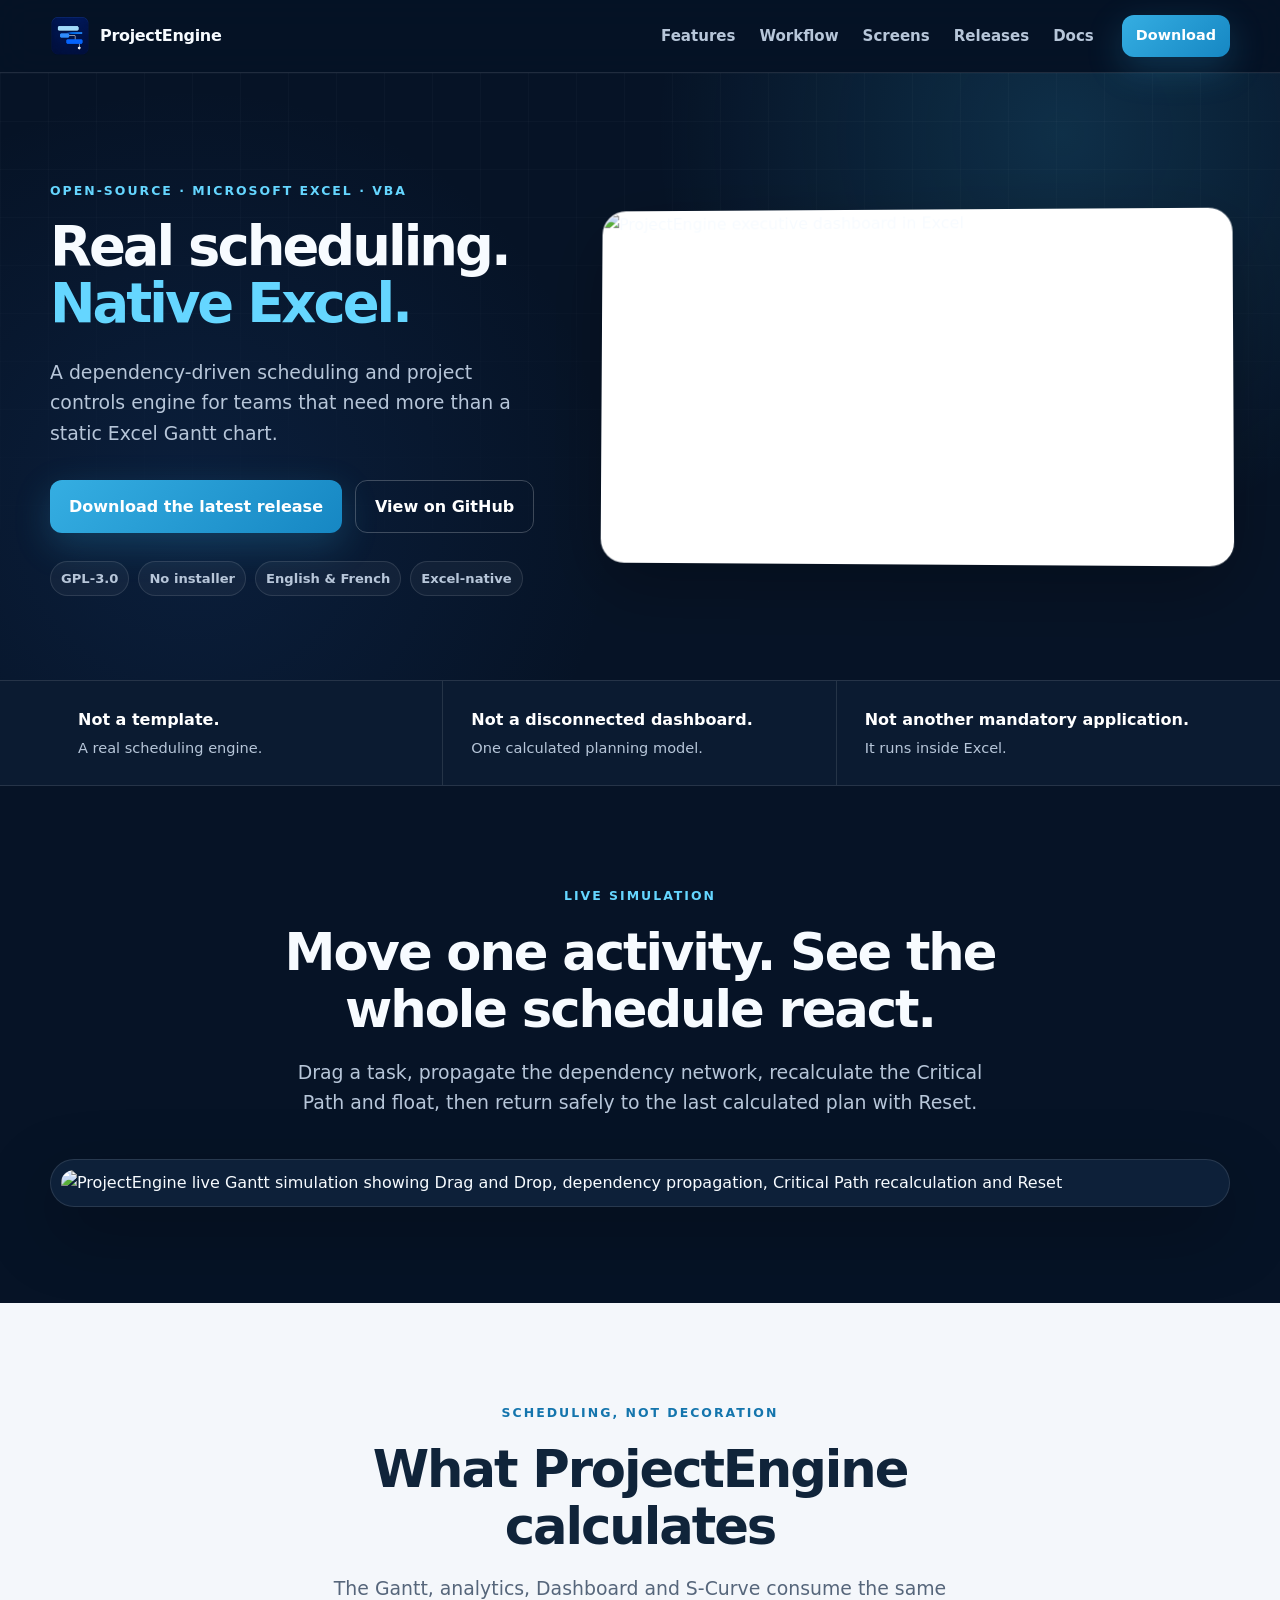
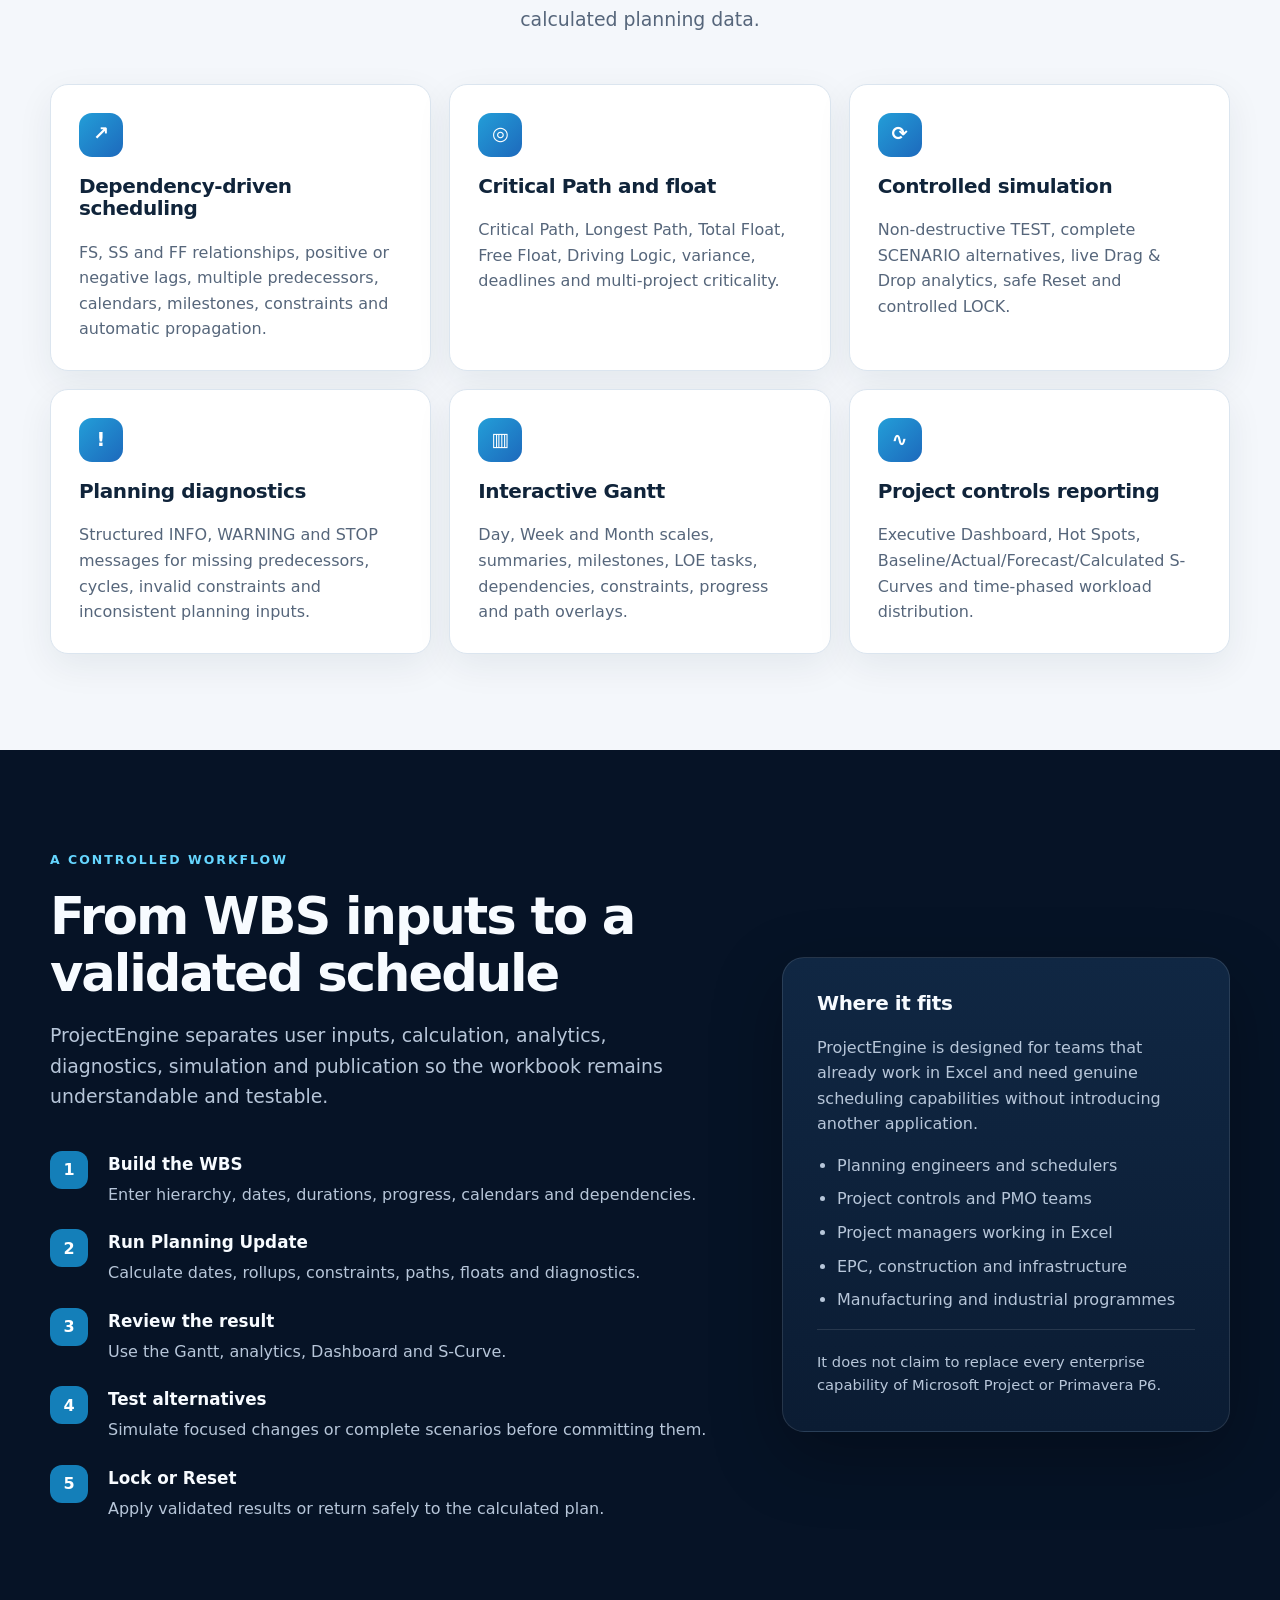
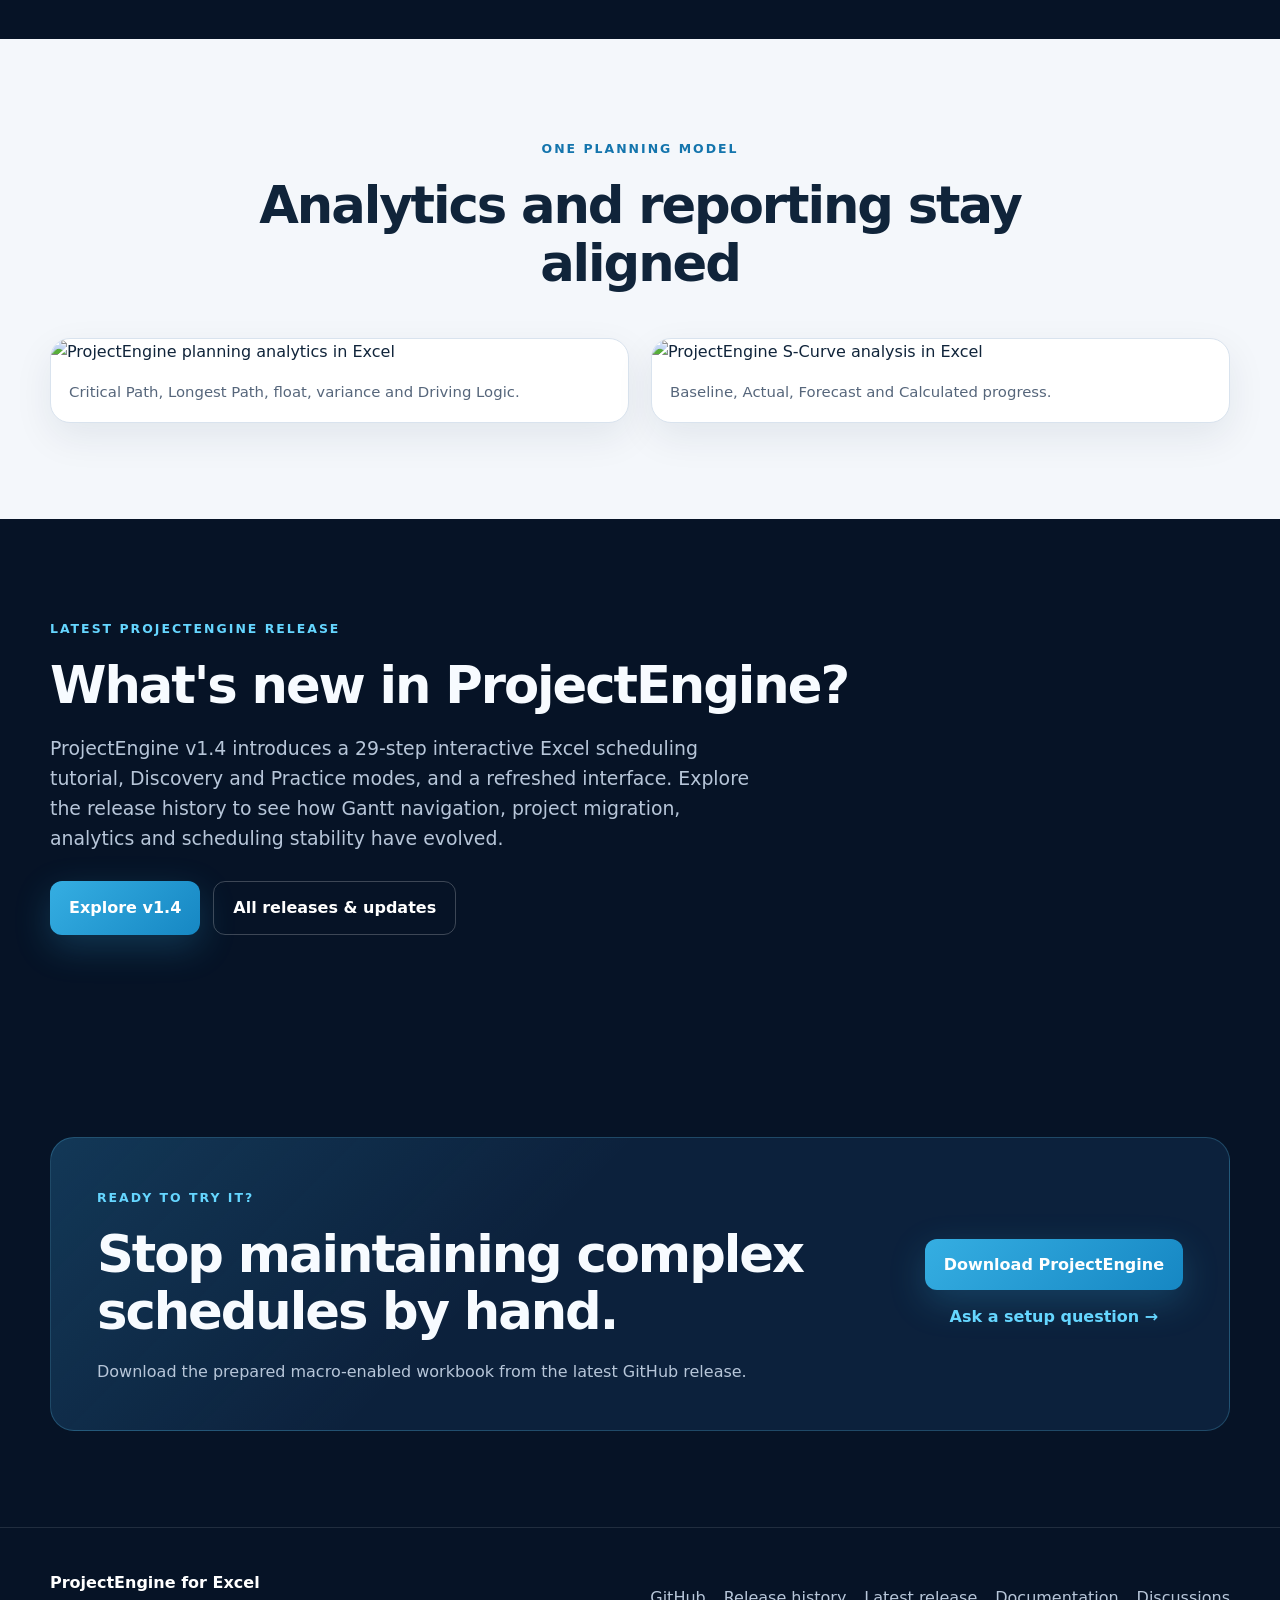
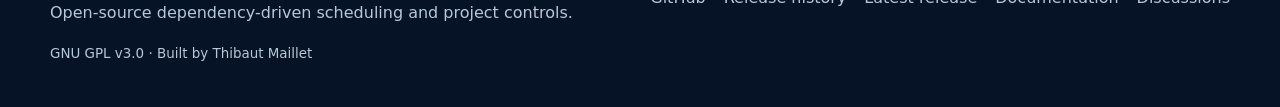
==== index.html @ 014af237 "ProjectEngine Website Update — Release History & SEO Expansion" ====
<!doctype html>
<html lang="en">
<head>
  <meta charset="utf-8">
  <meta name="viewport" content="width=device-width, initial-scale=1">
  <title>ProjectEngine for Excel — Open-source scheduling and project controls engine</title>
  <meta name="description" content="ProjectEngine is an open-source, dependency-driven scheduling and project controls engine for Microsoft Excel. Critical Path, float, simulation, Drag & Drop, Gantt, dashboards and S-Curves — all inside Excel.">
  <meta name="keywords" content="Excel scheduling engine, open source Excel Gantt, Critical Path Excel, VBA scheduling engine, project controls Excel, Microsoft Project alternative Excel, dependency-driven scheduling">
  <meta name="author" content="Thibaut Maillet">
  <meta name="robots" content="index,follow,max-image-preview:large">
  <meta name="theme-color" content="#07152a">

  <link rel="canonical" href="https://tmailletfr.github.io/ProjectEngine/">
  <link rel="icon" href="assets/favicon.png?v=2" type="image/png">
  <link rel="preload" as="image" href="assets/dashboard.png" fetchpriority="high">
  <link rel="stylesheet" href="assets/styles.css?v=5">

  <meta property="og:type" content="website">
  <meta property="og:title" content="ProjectEngine for Excel — Real scheduling. Native Excel.">
  <meta property="og:description" content="An open-source, dependency-driven scheduling and project controls engine for Microsoft Excel.">
  <meta property="og:url" content="https://tmailletfr.github.io/ProjectEngine/">
  <meta property="og:image" content="https://tmailletfr.github.io/ProjectEngine/assets/social-preview.jpg">
  <meta property="og:image:width" content="1280">
  <meta property="og:image:height" content="640">

  <meta name="twitter:card" content="summary_large_image">
  <meta name="twitter:title" content="ProjectEngine for Excel">
  <meta name="twitter:description" content="Real scheduling. Native Excel.">
  <meta name="twitter:image" content="https://tmailletfr.github.io/ProjectEngine/assets/social-preview.jpg">

  <script type="application/ld+json">
  {
    "@context": "https://schema.org",
    "@type": "SoftwareApplication",
    "name": "ProjectEngine",
    "alternateName": "ProjectEngine for Excel",
    "applicationCategory": "BusinessApplication",
    "applicationSubCategory": "Project scheduling and project controls",
    "operatingSystem": "Microsoft Windows",
    "softwareRequirements": "Microsoft Excel with VBA macros enabled",
    "description": "Open-source, dependency-driven scheduling and project controls engine for Microsoft Excel.",
    "url": "https://tmailletfr.github.io/ProjectEngine/",
    "downloadUrl": "https://github.com/TMailletFR/ProjectEngine/releases/latest",
    "codeRepository": "https://github.com/TMailletFR/ProjectEngine",
    "license": "https://www.gnu.org/licenses/gpl-3.0.html",
    "author": {
      "@type": "Person",
      "name": "Thibaut Maillet",
      "url": "https://github.com/TMailletFR"
    },
    "featureList": [
      "Dependency-driven scheduling with FS, SS and FF relationships",
      "Critical Path and Longest Path analysis",
      "Total Float and Free Float",
      "Live TEST and Drag & Drop simulation",
      "Interactive Gantt chart",
      "Executive dashboards",
      "S-Curve analysis",
      "English and French onboarding",
      "29-step interactive Excel scheduling tutorial with Discovery and Practice modes"
    ]
  }
  </script>
</head>

<body>
  <a class="skip-link" href="#main">Skip to content</a>

  <header class="site-header">
    <div class="container nav-wrap">
      <a class="brand" href="#top" aria-label="ProjectEngine home">
        <img src="assets/ProjectEngine_logo.png"
             alt=""
             width="40"
             height="40"
             style="width:40px;height:40px;display:block;object-fit:contain;flex:0 0 auto;">
        <span>ProjectEngine</span>
      </a>
      <nav aria-label="Primary navigation">
        <a href="#features">Features</a>
        <a href="#workflow">Workflow</a>
        <a href="#screens">Screens</a>
        <a href="releases/">Releases</a>
        <a href="https://github.com/TMailletFR/ProjectEngine/tree/main/Docs/en">Docs</a>
      </nav>
      <a class="button button-small" href="download.html">Download</a>
    </div>
  </header>

  <main id="main">
    <section class="hero" id="top">
      <div class="container hero-grid">
        <div class="hero-copy">
          <div class="eyebrow">OPEN-SOURCE · MICROSOFT EXCEL · VBA</div>
          <h1 class="hero-title">
            <span class="hero-title-line">Real scheduling.</span>
            <span class="hero-title-line hero-title-accent">Native Excel.</span>
          </h1>
          <p class="hero-lead">
            A dependency-driven scheduling and project controls engine for teams that need more than a static Excel Gantt chart.
          </p>
          <div class="hero-actions">
            <a class="button" href="download.html">Download the latest release</a>
            <a class="button button-secondary" href="https://github.com/TMailletFR/ProjectEngine">View on GitHub</a>
          </div>
          <div class="trust-row" aria-label="Project characteristics">
            <span>GPL-3.0</span>
            <span>No installer</span>
            <span>English & French</span>
            <span>Excel-native</span>
          </div>
        </div>
        <div class="hero-visual">
          <img src="assets/dashboard.png" alt="ProjectEngine executive dashboard in Excel" width="1200" height="675" loading="eager" fetchpriority="high" decoding="async">
        </div>
      </div>
    </section>

    <section class="proof strip">
      <div class="container proof-grid">
        <div>
          <strong>Not a template.</strong>
          <span>A real scheduling engine.</span>
        </div>
        <div>
          <strong>Not a disconnected dashboard.</strong>
          <span>One calculated planning model.</span>
        </div>
        <div>
          <strong>Not another mandatory application.</strong>
          <span>It runs inside Excel.</span>
        </div>
      </div>
    </section>

    <section class="section" id="demo">
      <div class="container narrow center">
        <div class="eyebrow">LIVE SIMULATION</div>
        <h2>Move one activity. See the whole schedule react.</h2>
        <p class="section-lead">
          Drag a task, propagate the dependency network, recalculate the Critical Path and float, then return safely to the last calculated plan with Reset.
        </p>
      </div>
      <div class="container demo-frame">
        <img src="assets/live-simulation.gif" alt="ProjectEngine live Gantt simulation showing Drag and Drop, dependency propagation, Critical Path recalculation and Reset" loading="lazy">
      </div>
    </section>

    <section class="section section-alt" id="features">
      <div class="container narrow center">
        <div class="eyebrow">SCHEDULING, NOT DECORATION</div>
        <h2>What ProjectEngine calculates</h2>
        <p class="section-lead">
          The Gantt, analytics, Dashboard and S-Curve consume the same calculated planning data.
        </p>
      </div>

      <div class="container cards">
        <article class="card">
          <div class="icon">↗</div>
          <h3>Dependency-driven scheduling</h3>
          <p>FS, SS and FF relationships, positive or negative lags, multiple predecessors, calendars, milestones, constraints and automatic propagation.</p>
        </article>
        <article class="card">
          <div class="icon">◎</div>
          <h3>Critical Path and float</h3>
          <p>Critical Path, Longest Path, Total Float, Free Float, Driving Logic, variance, deadlines and multi-project criticality.</p>
        </article>
        <article class="card">
          <div class="icon">⟳</div>
          <h3>Controlled simulation</h3>
          <p>Non-destructive TEST, complete SCENARIO alternatives, live Drag & Drop analytics, safe Reset and controlled LOCK.</p>
        </article>
        <article class="card">
          <div class="icon">!</div>
          <h3>Planning diagnostics</h3>
          <p>Structured INFO, WARNING and STOP messages for missing predecessors, cycles, invalid constraints and inconsistent planning inputs.</p>
        </article>
        <article class="card">
          <div class="icon">▥</div>
          <h3>Interactive Gantt</h3>
          <p>Day, Week and Month scales, summaries, milestones, LOE tasks, dependencies, constraints, progress and path overlays.</p>
        </article>
        <article class="card">
          <div class="icon">∿</div>
          <h3>Project controls reporting</h3>
          <p>Executive Dashboard, Hot Spots, Baseline/Actual/Forecast/Calculated S-Curves and time-phased workload distribution.</p>
        </article>
      </div>
    </section>

    <section class="section" id="workflow">
      <div class="container workflow-grid">
        <div>
          <div class="eyebrow">A CONTROLLED WORKFLOW</div>
          <h2>From WBS inputs to a validated schedule</h2>
          <p class="section-lead left">
            ProjectEngine separates user inputs, calculation, analytics, diagnostics, simulation and publication so the workbook remains understandable and testable.
          </p>
          <ol class="steps">
            <li><span>1</span><div><strong>Build the WBS</strong><p>Enter hierarchy, dates, durations, progress, calendars and dependencies.</p></div></li>
            <li><span>2</span><div><strong>Run Planning Update</strong><p>Calculate dates, rollups, constraints, paths, floats and diagnostics.</p></div></li>
            <li><span>3</span><div><strong>Review the result</strong><p>Use the Gantt, analytics, Dashboard and S-Curve.</p></div></li>
            <li><span>4</span><div><strong>Test alternatives</strong><p>Simulate focused changes or complete scenarios before committing them.</p></div></li>
            <li><span>5</span><div><strong>Lock or Reset</strong><p>Apply validated results or return safely to the calculated plan.</p></div></li>
          </ol>
        </div>
        <aside class="fit-panel">
          <h3>Where it fits</h3>
          <p>ProjectEngine is designed for teams that already work in Excel and need genuine scheduling capabilities without introducing another application.</p>
          <ul>
            <li>Planning engineers and schedulers</li>
            <li>Project controls and PMO teams</li>
            <li>Project managers working in Excel</li>
            <li>EPC, construction and infrastructure</li>
            <li>Manufacturing and industrial programmes</li>
          </ul>
          <p class="fit-note">It does not claim to replace every enterprise capability of Microsoft Project or Primavera P6.</p>
        </aside>
      </div>
    </section>

    <section class="section section-alt" id="screens">
      <div class="container narrow center">
        <div class="eyebrow">ONE PLANNING MODEL</div>
        <h2>Analytics and reporting stay aligned</h2>
      </div>
      <div class="container screenshot-grid">
        <figure>
          <img src="assets/analytics.png" alt="ProjectEngine planning analytics in Excel" loading="lazy">
          <figcaption>Critical Path, Longest Path, float, variance and Driving Logic.</figcaption>
        </figure>
        <figure>
          <img src="assets/s-curve.png" alt="ProjectEngine S-Curve analysis in Excel" loading="lazy">
          <figcaption>Baseline, Actual, Forecast and Calculated progress.</figcaption>
        </figure>
      </div>
    </section>

    <section class="section" id="whats-new"><div class="container"><div class="eyebrow">LATEST PROJECTENGINE RELEASE</div><h2>What's new in ProjectEngine?</h2><p class="section-lead left">ProjectEngine v1.4 introduces a 29-step interactive Excel scheduling tutorial, Discovery and Practice modes, and a refreshed interface. Explore the release history to see how Gantt navigation, project migration, analytics and scheduling stability have evolved.</p><div class="release-top-actions"><a class="button" href="releases/v1-4.html">Explore v1.4</a><a class="button button-secondary" href="releases/">All releases &amp; updates</a></div></div></section>

    <section class="section cta">
      <div class="container cta-box">
        <div>
          <div class="eyebrow">READY TO TRY IT?</div>
          <h2>Stop maintaining complex schedules by hand.</h2>
          <p>Download the prepared macro-enabled workbook from the latest GitHub release.</p>
        </div>
        <div class="cta-actions">
          <a class="button" href="download.html">Download ProjectEngine</a>
          <a class="text-link" href="https://github.com/TMailletFR/ProjectEngine/discussions/4">Ask a setup question →</a>
        </div>
      </div>
    </section>
  </main>

  <footer>
    <div class="container footer-grid">
      <div>
        <strong>ProjectEngine for Excel</strong>
        <p>Open-source dependency-driven scheduling and project controls.</p>
      </div>
      <div class="footer-links">
        <a href="https://github.com/TMailletFR/ProjectEngine">GitHub</a>
        <a href="releases/">Release history</a>
         <a href="https://github.com/TMailletFR/ProjectEngine/releases/latest">Latest release</a>
        <a href="https://github.com/TMailletFR/ProjectEngine/tree/main/Docs/en">Documentation</a>
        <a href="https://github.com/TMailletFR/ProjectEngine/discussions">Discussions</a>
      </div>
      <div class="license">GNU GPL v3.0 · Built by Thibaut Maillet</div>
    </div>
  </footer>
</body>
</html>
---- assets/styles.css ----
:root {
  --bg: #061326;
  --bg-soft: #0b1c34;
  --panel: #10243f;
  --panel-2: #f4f7fb;
  --text: #f7fbff;
  --muted: #b7c6d9;
  --ink: #10243a;
  --ink-soft: #56667b;
  --accent: #35aee2;
  --accent-2: #65d6ff;
  --line: rgba(255,255,255,.11);
  --shadow: 0 24px 70px rgba(0,0,0,.28);
  --radius: 24px;
}

* { box-sizing: border-box; }

html { scroll-behavior: smooth; }

body {
  margin: 0;
  font-family: Inter, ui-sans-serif, system-ui, -apple-system, BlinkMacSystemFont, "Segoe UI", sans-serif;
  color: var(--text);
  background: var(--bg);
  line-height: 1.6;
}

img {
  max-width: 100%;
  height: auto;
  display: block;
}

a { color: inherit; }

.container {
  width: min(1180px, calc(100% - 40px));
  margin-inline: auto;
}

.narrow { max-width: 780px; }
.center { text-align: center; }

.skip-link {
  position: absolute;
  left: -9999px;
  top: 8px;
  z-index: 999;
  background: white;
  color: #111;
  padding: 10px 14px;
  border-radius: 8px;
}
.skip-link:focus { left: 8px; }

.site-header {
  position: sticky;
  top: 0;
  z-index: 20;
  backdrop-filter: blur(18px);
  background: rgba(6, 19, 38, .82);
  border-bottom: 1px solid var(--line);
}

.nav-wrap {
  min-height: 72px;
  display: flex;
  align-items: center;
  gap: 28px;
}

.brand {
  display: inline-flex;
  align-items: center;
  gap: 10px;
  text-decoration: none;
  font-weight: 800;
  letter-spacing: -.02em;
}

.brand-mark {
  width: 36px;
  height: 36px;
  border-radius: 11px;
  display: grid;
  place-items: center;
  background: linear-gradient(135deg, var(--accent), #1e6ccb);
  font-size: .84rem;
  box-shadow: 0 8px 28px rgba(53,174,226,.3);
}

nav {
  display: flex;
  gap: 24px;
  margin-left: auto;
}
nav a {
  color: var(--muted);
  text-decoration: none;
  font-weight: 650;
  font-size: .94rem;
}
nav a:hover { color: white; }

.button {
  display: inline-flex;
  align-items: center;
  justify-content: center;
  border-radius: 12px;
  padding: 13px 19px;
  font-weight: 800;
  text-decoration: none;
  background: linear-gradient(135deg, var(--accent), #1687c3);
  color: white;
  box-shadow: 0 12px 36px rgba(53,174,226,.23);
  transition: transform .18s ease, box-shadow .18s ease;
}
.button:hover {
  transform: translateY(-2px);
  box-shadow: 0 16px 40px rgba(53,174,226,.32);
}
.button-small { padding: 9px 14px; font-size: .9rem; }
.button-secondary {
  background: transparent;
  border: 1px solid rgba(255,255,255,.22);
  box-shadow: none;
}
.button-secondary:hover { background: rgba(255,255,255,.06); }

.hero {
  position: relative;
  overflow: hidden;
  padding: 104px 0 84px;
  background:
    radial-gradient(circle at 83% 10%, rgba(53,174,226,.18), transparent 34%),
    radial-gradient(circle at 15% 72%, rgba(36,93,175,.16), transparent 36%);
}
.hero::after {
  content: "";
  position: absolute;
  inset: 0;
  pointer-events: none;
  background-image: linear-gradient(rgba(255,255,255,.025) 1px, transparent 1px), linear-gradient(90deg, rgba(255,255,255,.025) 1px, transparent 1px);
  background-size: 48px 48px;
  mask-image: linear-gradient(to bottom, black, transparent);
}

.hero-grid {
  position: relative;
  z-index: 1;
  display: grid;
  grid-template-columns: .9fr 1.15fr;
  align-items: center;
  gap: 54px;
}

.eyebrow {
  display: inline-block;
  margin-bottom: 18px;
  color: var(--accent-2);
  font-size: .78rem;
  font-weight: 900;
  letter-spacing: .16em;
}

h1, h2, h3 { line-height: 1.12; margin-top: 0; }

h1 {
  font-size: clamp(3.25rem, 6vw, 5.6rem);
  letter-spacing: -.055em;
  margin-bottom: 25px;
}
h1 span { color: var(--accent-2); }

h2 {
  font-size: clamp(2.15rem, 4vw, 3.4rem);
  letter-spacing: -.04em;
  margin-bottom: 18px;
}

h3 {
  font-size: 1.25rem;
  letter-spacing: -.02em;
}

.hero-lead, .section-lead {
  color: var(--muted);
  font-size: 1.18rem;
  max-width: 700px;
}

.section-lead { margin: 0 auto; }
.section-lead.left { margin-left: 0; }

.hero-actions {
  display: flex;
  gap: 13px;
  flex-wrap: wrap;
  margin: 32px 0 28px;
}

.trust-row {
  display: flex;
  flex-wrap: wrap;
  gap: 9px;
}
.trust-row span {
  border: 1px solid var(--line);
  background: rgba(255,255,255,.045);
  color: var(--muted);
  border-radius: 999px;
  padding: 6px 10px;
  font-size: .82rem;
  font-weight: 700;
}

.hero-visual {
  width: 100%;
  aspect-ratio: 16 / 9;
  contain: layout paint;
  border: 1px solid rgba(255,255,255,.15);
  border-radius: var(--radius);
  overflow: hidden;
  box-shadow: var(--shadow);
  transform: perspective(1000px) rotateY(-2deg) rotateX(1deg);
  background: white;
}

.hero-visual img {
  width: 100%;
  height: 100%;
  object-fit: cover;
}

.strip {
  background: #0b1b31;
  border-top: 1px solid var(--line);
  border-bottom: 1px solid var(--line);
}

.proof-grid {
  display: grid;
  grid-template-columns: repeat(3, 1fr);
}
.proof-grid div {
  padding: 26px 28px;
  border-right: 1px solid var(--line);
}
.proof-grid div:last-child { border-right: 0; }
.proof-grid strong, .proof-grid span { display: block; }
.proof-grid strong { color: white; margin-bottom: 3px; }
.proof-grid span { color: var(--muted); font-size: .91rem; }

.section { padding: 96px 0; }
.section-alt {
  background: var(--panel-2);
  color: var(--ink);
}
.section-alt .eyebrow { color: #1475ad; }
.section-alt .section-lead { color: var(--ink-soft); }

.demo-frame {
  margin-top: 42px;
  padding: 10px;
  border: 1px solid var(--line);
  border-radius: 26px;
  background: #0d2039;
  box-shadow: var(--shadow);
}
.demo-frame img {
  width: 100%;
  border-radius: 18px;
}

.cards {
  display: grid;
  grid-template-columns: repeat(3, 1fr);
  gap: 18px;
  margin-top: 50px;
}
.card {
  background: white;
  border: 1px solid #dbe5ef;
  border-radius: 18px;
  padding: 28px;
  box-shadow: 0 12px 36px rgba(16,36,58,.07);
}
.card .icon {
  width: 44px;
  height: 44px;
  border-radius: 13px;
  display: grid;
  place-items: center;
  margin-bottom: 18px;
  color: white;
  background: linear-gradient(135deg, #239ed8, #1d69bc);
  font-weight: 900;
  font-size: 1.2rem;
}
.card p { color: var(--ink-soft); margin-bottom: 0; }

.workflow-grid {
  display: grid;
  grid-template-columns: 1.2fr .8fr;
  gap: 60px;
  align-items: start;
}

.steps {
  list-style: none;
  padding: 0;
  margin: 40px 0 0;
}
.steps li {
  display: grid;
  grid-template-columns: 42px 1fr;
  gap: 16px;
  margin-bottom: 22px;
}
.steps li > span {
  width: 38px;
  height: 38px;
  display: grid;
  place-items: center;
  border-radius: 12px;
  color: white;
  font-weight: 900;
  background: #147fb9;
}
.steps strong { display: block; font-size: 1.05rem; }
.steps p { margin: 4px 0 0; color: var(--muted); }

.fit-panel {
  background: linear-gradient(180deg, #102743, #0b1c33);
  border: 1px solid var(--line);
  border-radius: 22px;
  padding: 34px;
  box-shadow: var(--shadow);
}
.fit-panel p, .fit-panel li { color: var(--muted); }
.fit-panel ul { padding-left: 20px; }
.fit-panel li { margin: 8px 0; }
.fit-note {
  border-top: 1px solid var(--line);
  padding-top: 20px;
  margin-bottom: 0;
  font-size: .92rem;
}

.screenshot-grid {
  display: grid;
  grid-template-columns: repeat(2, 1fr);
  gap: 22px;
  margin-top: 46px;
}
figure {
  margin: 0;
  overflow: hidden;
  background: white;
  border: 1px solid #d9e3ee;
  border-radius: 20px;
  box-shadow: 0 14px 38px rgba(16,36,58,.08);
}
figure img { width: 100%; }
figcaption {
  color: var(--ink-soft);
  padding: 16px 18px 18px;
  font-size: .93rem;
}

.cta { padding-top: 78px; }
.cta-box {
  display: grid;
  grid-template-columns: 1fr auto;
  align-items: center;
  gap: 40px;
  padding: 46px;
  border-radius: 24px;
  background:
    linear-gradient(135deg, rgba(53,174,226,.16), transparent 40%),
    #0c213c;
  border: 1px solid rgba(101,214,255,.22);
}
.cta-box h2 { max-width: 720px; }
.cta-box p { color: var(--muted); margin-bottom: 0; }
.cta-actions {
  display: flex;
  flex-direction: column;
  align-items: center;
  gap: 14px;
}
.text-link {
  color: var(--accent-2);
  text-decoration: none;
  font-weight: 750;
}

footer {
  padding: 42px 0;
  border-top: 1px solid var(--line);
  color: var(--muted);
}
.footer-grid {
  display: grid;
  grid-template-columns: 1fr auto;
  gap: 18px 40px;
  align-items: center;
}
.footer-grid strong { color: white; }
.footer-grid p { margin: 4px 0 0; }
.footer-links {
  display: flex;
  gap: 18px;
  flex-wrap: wrap;
}
.footer-links a { text-decoration: none; }
.footer-links a:hover { color: white; }
.license { grid-column: 1 / -1; font-size: .84rem; }

@media (max-width: 900px) {
  nav { display: none; }
  .hero-grid, .workflow-grid, .cta-box { grid-template-columns: 1fr; }
  .hero { padding-top: 72px; }
  .hero-visual { transform: none; }
  .cards { grid-template-columns: repeat(2, 1fr); }
  .proof-grid { grid-template-columns: 1fr; }
  .proof-grid div { border-right: 0; border-bottom: 1px solid var(--line); }
  .proof-grid div:last-child { border-bottom: 0; }
  .cta-actions { align-items: flex-start; }
}

@media (max-width: 620px) {
  .container { width: min(100% - 24px, 1180px); }
  .nav-wrap { min-height: 64px; }
  .brand-mark { width: 32px; height: 32px; }
  .button-small { display: none; }
  .hero { padding: 62px 0 58px; }
  h1 { font-size: 3.1rem; }
  .hero-actions { flex-direction: column; }
  .button { width: 100%; }
  .section { padding: 70px 0; }
  .cards, .screenshot-grid { grid-template-columns: 1fr; }
  .card { padding: 24px; }
  .cta-box { padding: 30px 24px; }
  .footer-grid { grid-template-columns: 1fr; }
  .footer-links { flex-direction: column; gap: 8px; }
}


/* v2 layout corrections */

/* Keep the slogan visually and semantically in two beats on desktop. */
.hero-title {
  font-size: clamp(3rem, 4.9vw, 5.15rem);
  line-height: 1.04;
  letter-spacing: -.055em;
  margin-bottom: 25px;
}

.hero-title-line {
  display: block;
  white-space: nowrap;
}

.hero-title-accent {
  color: var(--accent-2);
}

/* Vertically centre the fit panel against the complete workflow block. */
.workflow-grid {
  align-items: center;
}

/* Prevent the shorter S-Curve card from stretching to the analytics card height. */
.screenshot-grid {
  align-items: start;
}

.screenshot-grid figure {
  align-self: start;
  height: auto;
}

.screenshot-grid figure img {
  width: 100%;
  height: auto;
  object-fit: contain;
}

/* Preserve the two-line slogan until the mobile layout becomes genuinely narrow. */
@media (max-width: 760px) {
  .hero-title {
    font-size: clamp(2.65rem, 10.5vw, 4.2rem);
  }
}

@media (max-width: 470px) {
  .hero-title-line {
    white-space: normal;
  }
}


.download-title {
  font-size: clamp(2.2rem, 5vw, 4rem);
  margin-bottom: 22px;
}

.download-actions {
  justify-content: center;
  margin-top: 34px;
}

.download-note {
  margin-top: 24px;
  color: var(--muted);
  font-size: .92rem;
}


/* v3: explicit hero colours and stronger layout rules */
.hero-title .hero-title-line {
  display: block !important;
  white-space: nowrap !important;
}

.hero-title .hero-title-line:first-child {
  color: var(--text) !important;
}

.hero-title .hero-title-accent {
  color: var(--accent-2) !important;
}

/* Keep the two-part slogan readable without forcing an oversized first line. */
@media (min-width: 901px) {
  .hero-title {
    font-size: clamp(3rem, 4.25vw, 4.75rem) !important;
  }
}

/* Explicitly centre the right panel within the full workflow row. */
@media (min-width: 901px) {
  .workflow-grid {
    align-items: center !important;
  }

  .fit-panel {
    align-self: center !important;
  }
}

/* Never stretch either screenshot card to match the other card's height. */
.screenshot-grid {
  align-items: start !important;
}

.screenshot-grid figure {
  height: fit-content !important;
  align-self: start !important;
}

.screenshot-grid figure img {
  display: block !important;
  width: 100% !important;
  height: auto !important;
  max-height: none !important;
  object-fit: contain !important;
}

/* Keep the intended two-line slogan on landscape phones/tablets too. */
@media (min-width: 471px) and (max-width: 900px) {
  .hero-title {
    font-size: clamp(2.5rem, 7vw, 3.7rem) !important;
  }

  .hero-title .hero-title-line {
    white-space: nowrap !important;
  }
}

/* Release archive and release article, built on the original site design */
.release-hero{padding:78px 0 42px;background:radial-gradient(circle at 85% 10%,rgba(53,174,226,.14),transparent 35%)}
.release-title{font-size:clamp(2.2rem,4.8vw,4rem);line-height:1.12;max-width:1020px}
.release-lead{color:var(--muted);font-size:1.15rem;max-width:830px}
.release-grid{display:grid;grid-template-columns:repeat(2,minmax(0,1fr));gap:20px;margin-top:32px}
.release-card{background:#10243f;border:1px solid var(--line);border-radius:18px;padding:27px;display:flex;flex-direction:column;gap:10px}
.release-card h2{font-size:1.4rem;line-height:1.22;margin:0}.release-card h2 a{text-decoration:none}
.release-card h2 a:hover,.release-content a:hover{color:var(--accent-2)}
.release-card p{color:var(--muted);margin:0}.release-meta{font-size:.85rem;color:var(--accent-2);font-weight:800}
.release-card .text-link{margin-top:auto;padding-top:10px}
.release-content{max-width:820px}.release-content h2{font-size:1.7rem;margin:42px 0 12px}
.release-content p{color:var(--muted);font-size:1.05rem}
.release-content .button{margin-top:16px}.release-breadcrumb{color:var(--muted);font-size:.88rem;margin-bottom:25px}
.release-breadcrumb a{color:var(--accent-2)}.release-top-actions{display:flex;flex-wrap:wrap;gap:13px;margin:28px 0}
.release-bottom{margin-top:60px;padding-top:25px;border-top:1px solid var(--line)}
.latest-note{margin-top:28px;padding:18px 22px;border-left:3px solid var(--accent);background:rgba(53,174,226,.07);border-radius:8px;color:var(--muted)}
@media(max-width:760px){.release-grid{grid-template-columns:1fr}.release-hero{padding-top:48px}.release-top-actions .button{width:auto}}
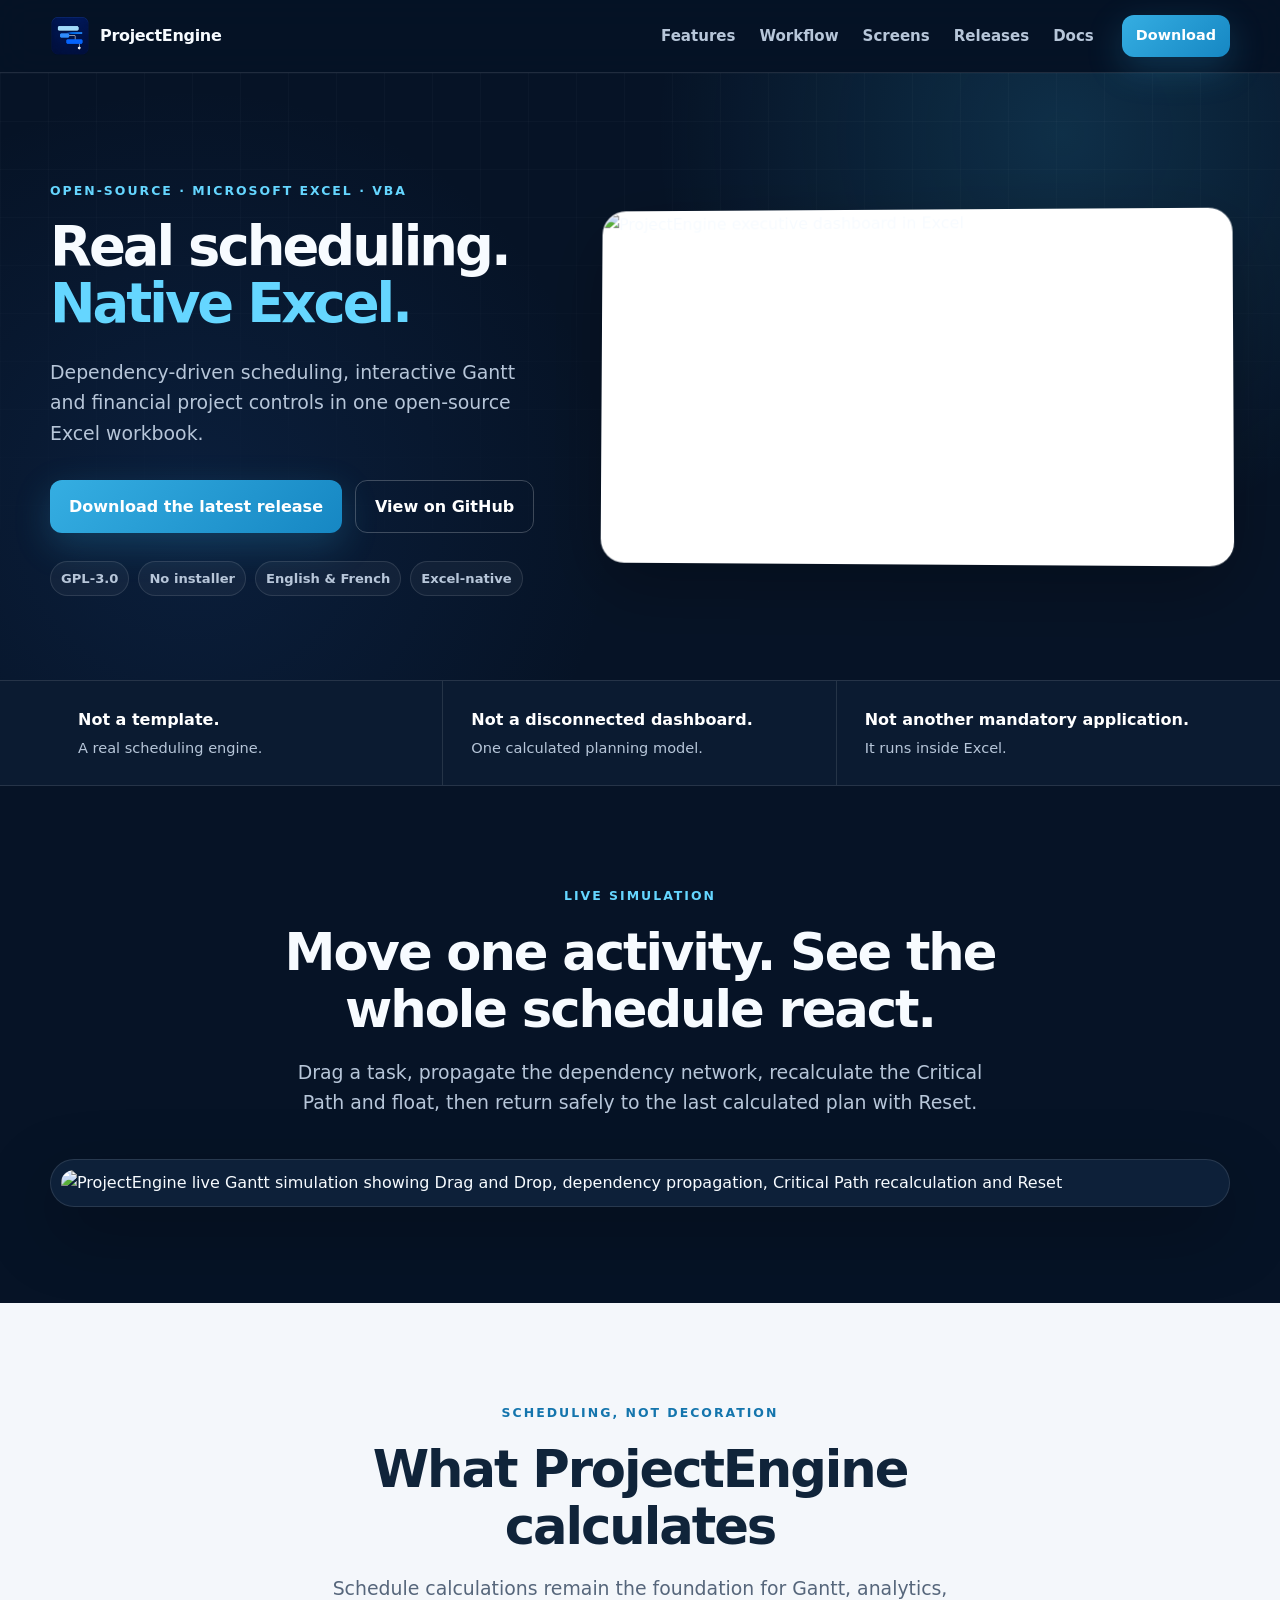
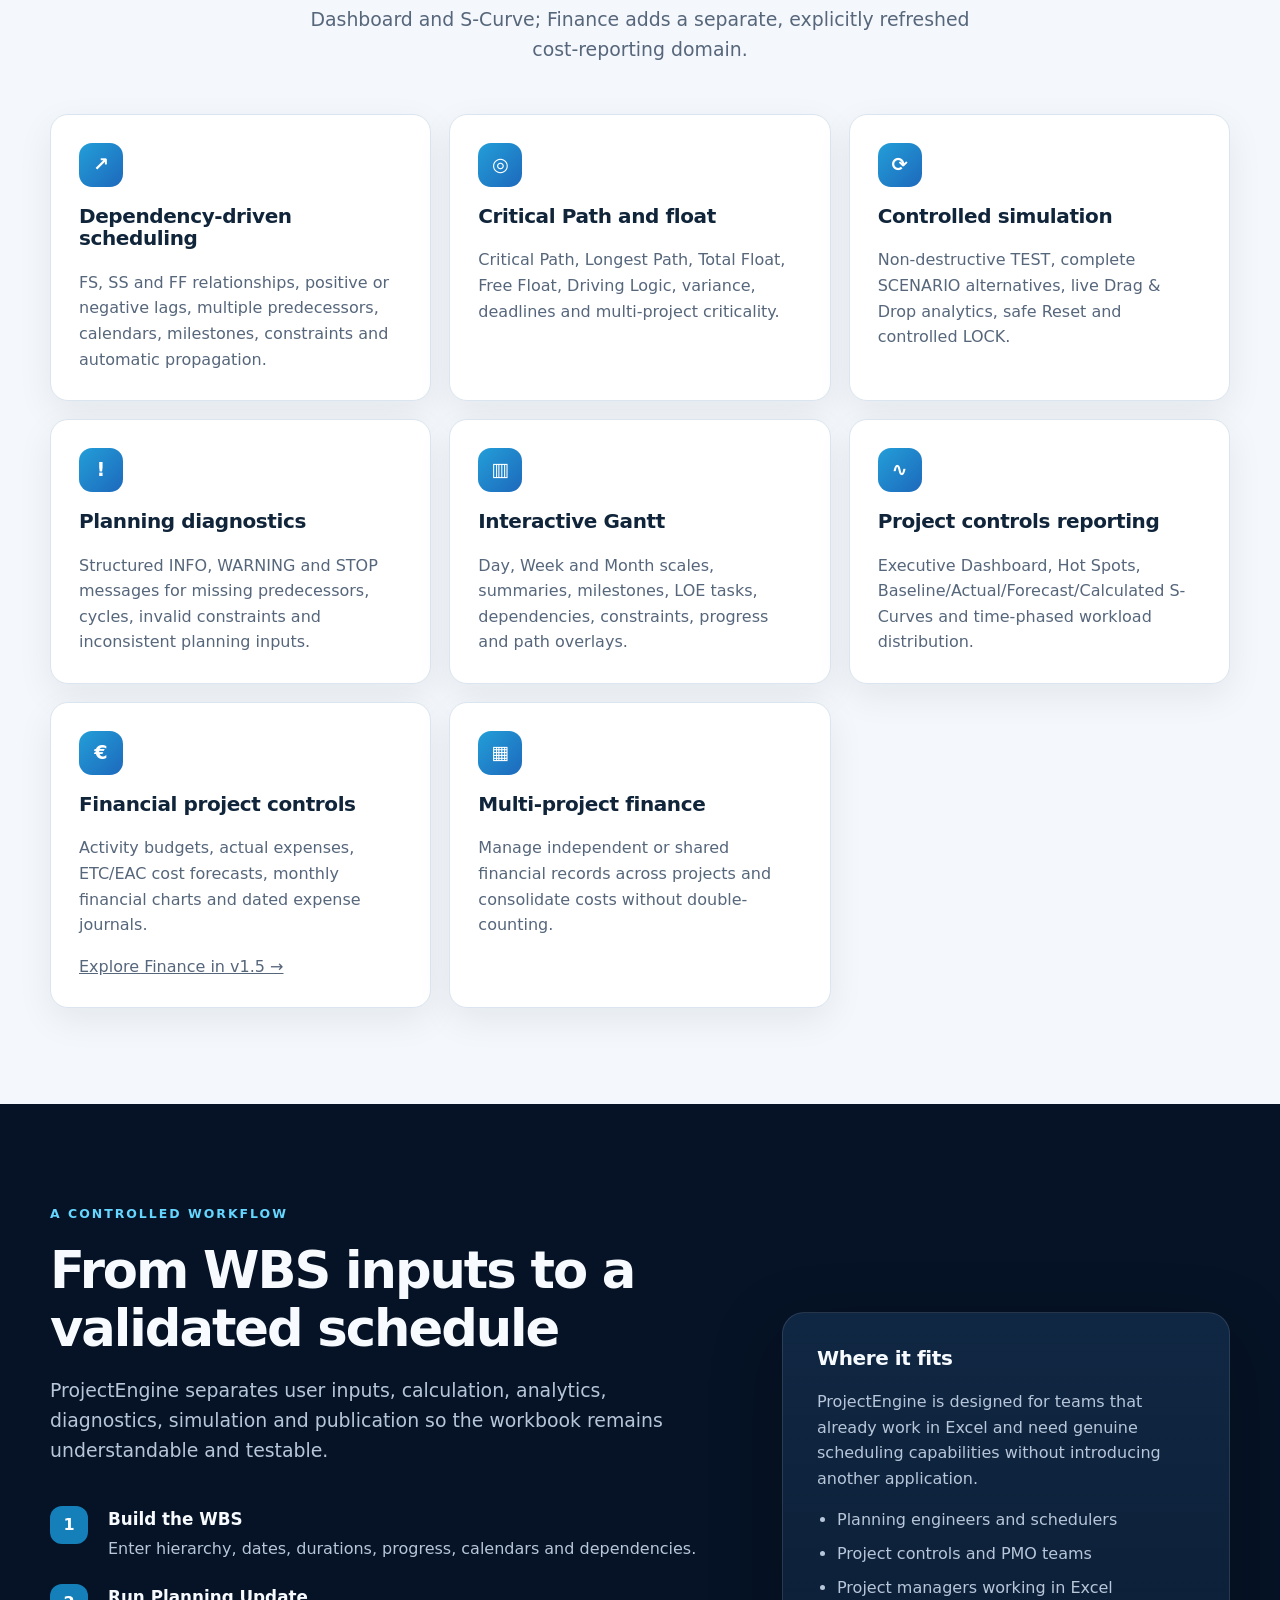
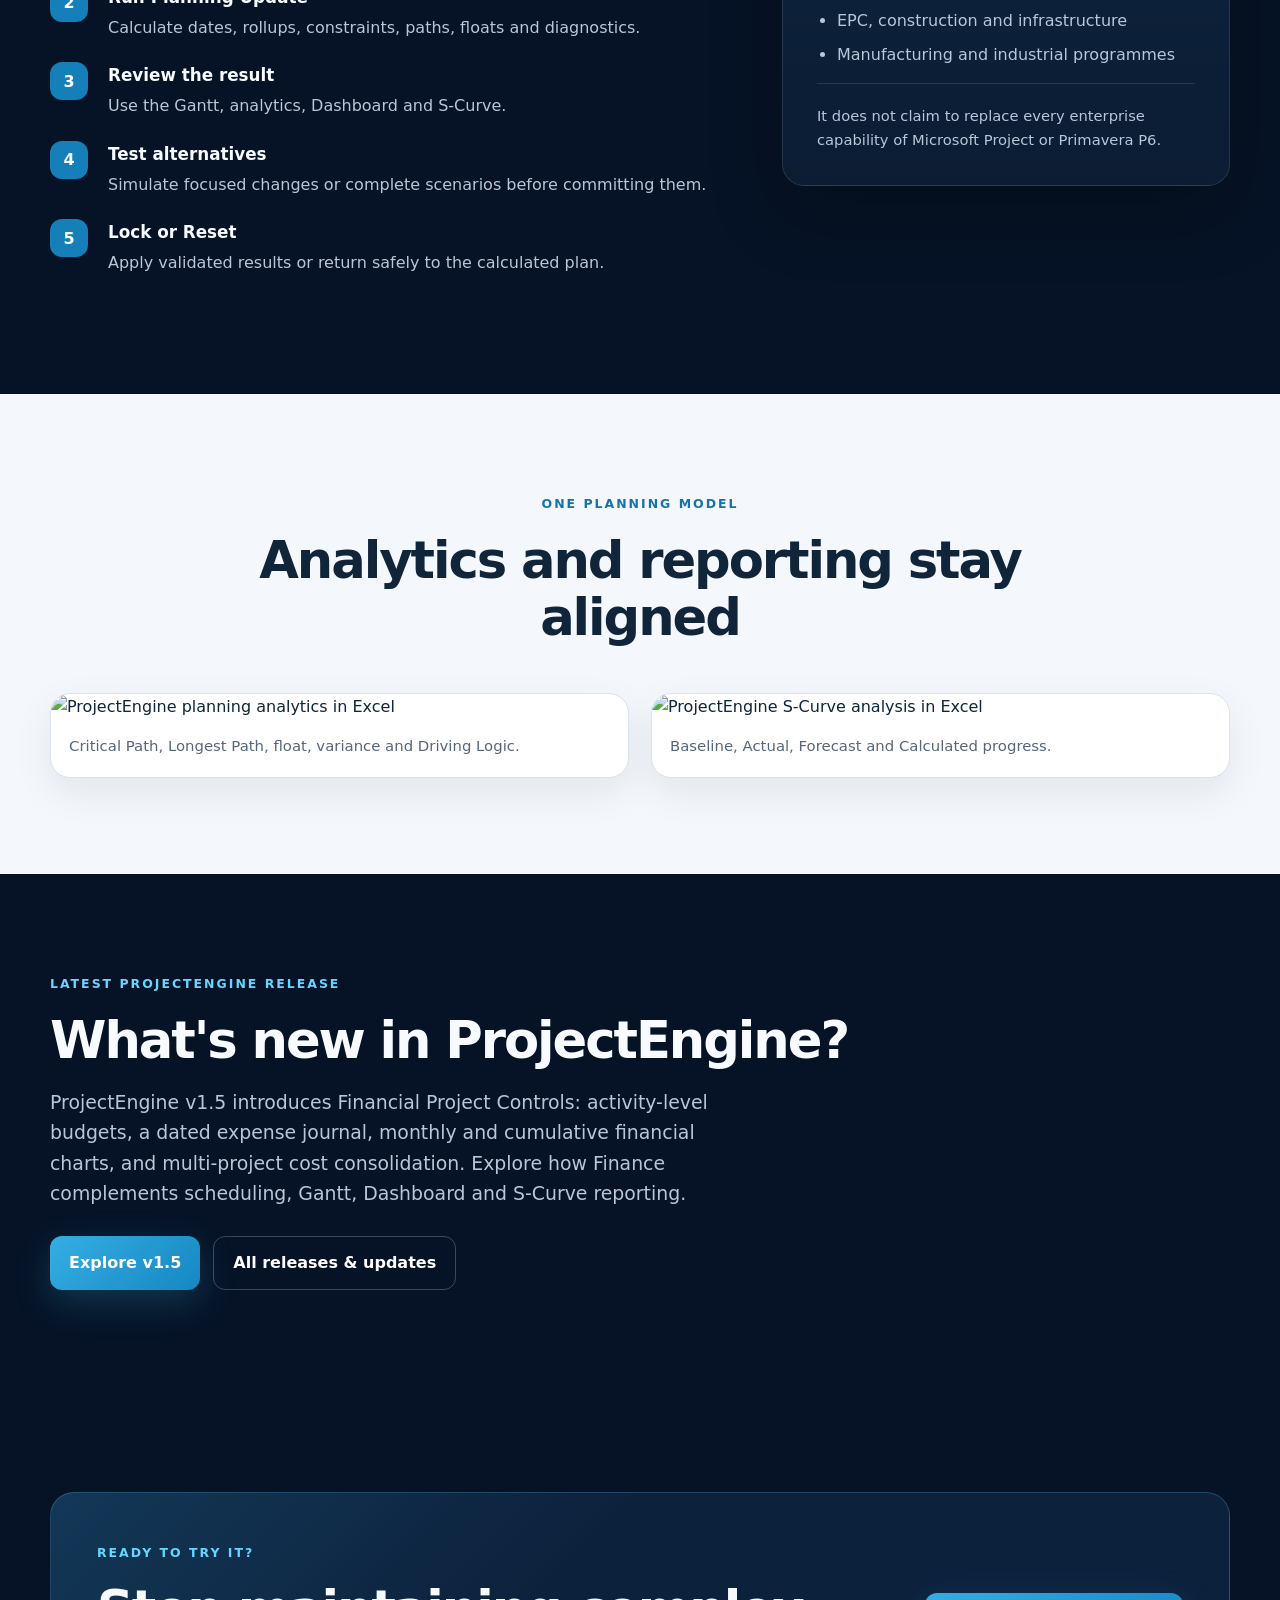
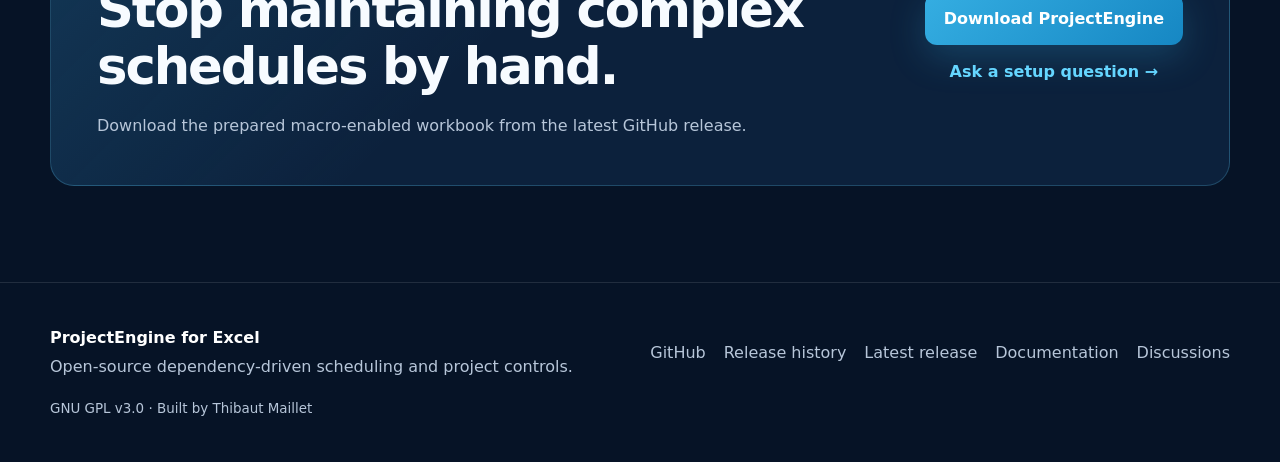
==== commit c04783f0: "v1.5" ====
--- a/index.html
+++ b/index.html
@@ -4,8 +4,8 @@
   <meta charset="utf-8">
   <meta name="viewport" content="width=device-width, initial-scale=1">
   <title>ProjectEngine for Excel — Open-source scheduling and project controls engine</title>
-  <meta name="description" content="ProjectEngine is an open-source, dependency-driven scheduling and project controls engine for Microsoft Excel. Critical Path, float, simulation, Drag & Drop, Gantt, dashboards and S-Curves — all inside Excel.">
-  <meta name="keywords" content="Excel scheduling engine, open source Excel Gantt, Critical Path Excel, VBA scheduling engine, project controls Excel, Microsoft Project alternative Excel, dependency-driven scheduling">
+  <meta name="description" content="ProjectEngine is an open-source, dependency-driven scheduling and project controls engine for Microsoft Excel. Critical Path, Gantt, S-Curves, project budgets, expense tracking and multi-project financial reporting — all inside Excel.">
+  <meta name="keywords" content="Excel scheduling engine, open source Excel Gantt, Excel budget tracking, project cost management Excel, multi-project financial reporting, Critical Path Excel, VBA scheduling engine, project controls Excel, Microsoft Project alternative Excel">
   <meta name="author" content="Thibaut Maillet">
   <meta name="robots" content="index,follow,max-image-preview:large">
   <meta name="theme-color" content="#07152a">
@@ -55,6 +55,8 @@
       "Live TEST and Drag & Drop simulation",
       "Interactive Gantt chart",
       "Executive dashboards",
+      "Activity budgets, actual expenses and financial cost forecasting",
+      "Multi-project financial reporting and expense journals",
       "S-Curve analysis",
       "English and French onboarding",
       "29-step interactive Excel scheduling tutorial with Discovery and Practice modes"
@@ -97,7 +99,7 @@
             <span class="hero-title-line hero-title-accent">Native Excel.</span>
           </h1>
           <p class="hero-lead">
-            A dependency-driven scheduling and project controls engine for teams that need more than a static Excel Gantt chart.
+            Dependency-driven scheduling, interactive Gantt and financial project controls in one open-source Excel workbook.
           </p>
           <div class="hero-actions">
             <a class="button" href="download.html">Download the latest release</a>
@@ -151,7 +153,7 @@
         <div class="eyebrow">SCHEDULING, NOT DECORATION</div>
         <h2>What ProjectEngine calculates</h2>
         <p class="section-lead">
-          The Gantt, analytics, Dashboard and S-Curve consume the same calculated planning data.
+          Schedule calculations remain the foundation for Gantt, analytics, Dashboard and S-Curve; Finance adds a separate, explicitly refreshed cost-reporting domain.
         </p>
       </div>
 
@@ -185,6 +187,17 @@
           <div class="icon">∿</div>
           <h3>Project controls reporting</h3>
           <p>Executive Dashboard, Hot Spots, Baseline/Actual/Forecast/Calculated S-Curves and time-phased workload distribution.</p>
+        </article>
+        <article class="card">
+          <div class="icon">€</div>
+          <h3>Financial project controls</h3>
+          <p>Activity budgets, actual expenses, ETC/EAC cost forecasts, monthly financial charts and dated expense journals.</p>
+          <p><a href="releases/v1-5.html">Explore Finance in v1.5 →</a></p>
+        </article>
+        <article class="card">
+          <div class="icon">▦</div>
+          <h3>Multi-project finance</h3>
+          <p>Manage independent or shared financial records across projects and consolidate costs without double-counting.</p>
         </article>
       </div>
     </section>
@@ -237,7 +250,7 @@
       </div>
     </section>
 
-    <section class="section" id="whats-new"><div class="container"><div class="eyebrow">LATEST PROJECTENGINE RELEASE</div><h2>What's new in ProjectEngine?</h2><p class="section-lead left">ProjectEngine v1.4 introduces a 29-step interactive Excel scheduling tutorial, Discovery and Practice modes, and a refreshed interface. Explore the release history to see how Gantt navigation, project migration, analytics and scheduling stability have evolved.</p><div class="release-top-actions"><a class="button" href="releases/v1-4.html">Explore v1.4</a><a class="button button-secondary" href="releases/">All releases &amp; updates</a></div></div></section>
+    <section class="section" id="whats-new"><div class="container"><div class="eyebrow">LATEST PROJECTENGINE RELEASE</div><h2>What's new in ProjectEngine?</h2><p class="section-lead left">ProjectEngine v1.5 introduces Financial Project Controls: activity-level budgets, a dated expense journal, monthly and cumulative financial charts, and multi-project cost consolidation. Explore how Finance complements scheduling, Gantt, Dashboard and S-Curve reporting.</p><div class="release-top-actions"><a class="button" href="releases/v1-5.html">Explore v1.5</a><a class="button button-secondary" href="releases/">All releases &amp; updates</a></div></div></section>
 
     <section class="section cta">
       <div class="container cta-box">
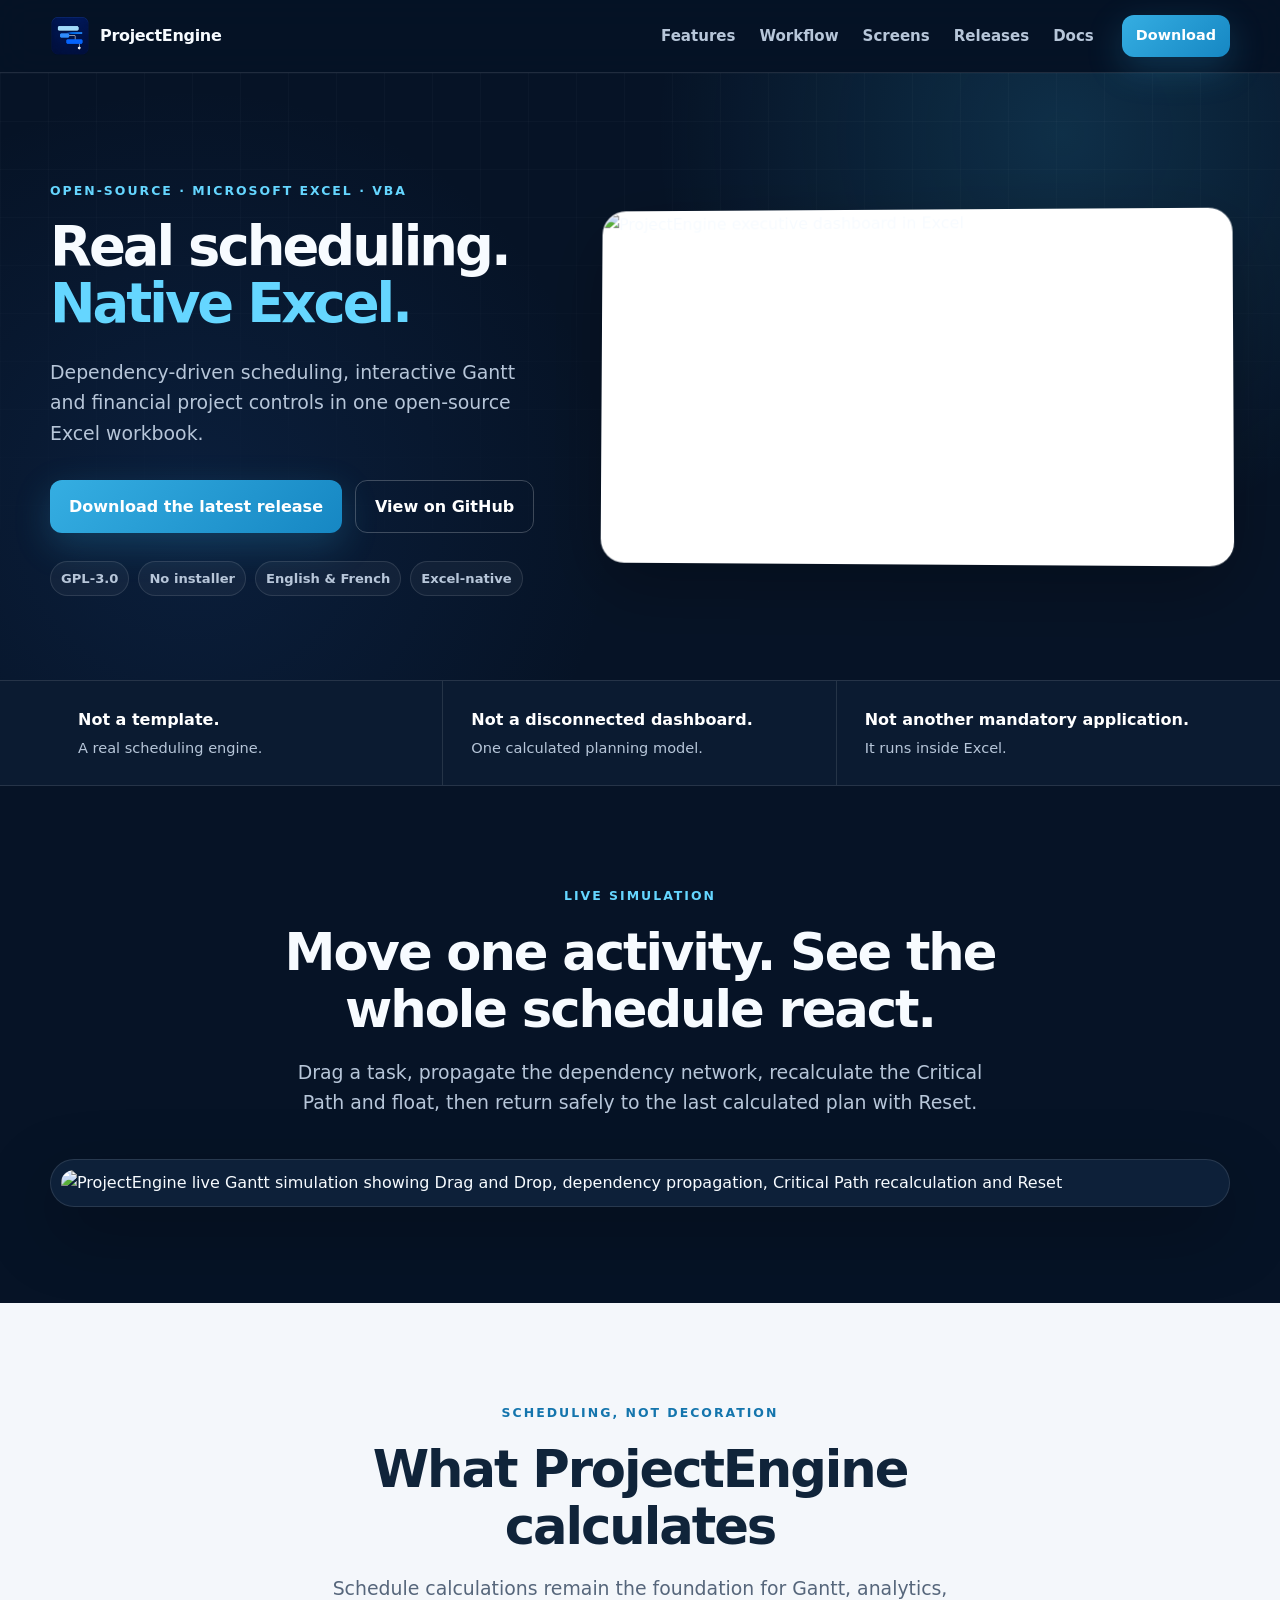
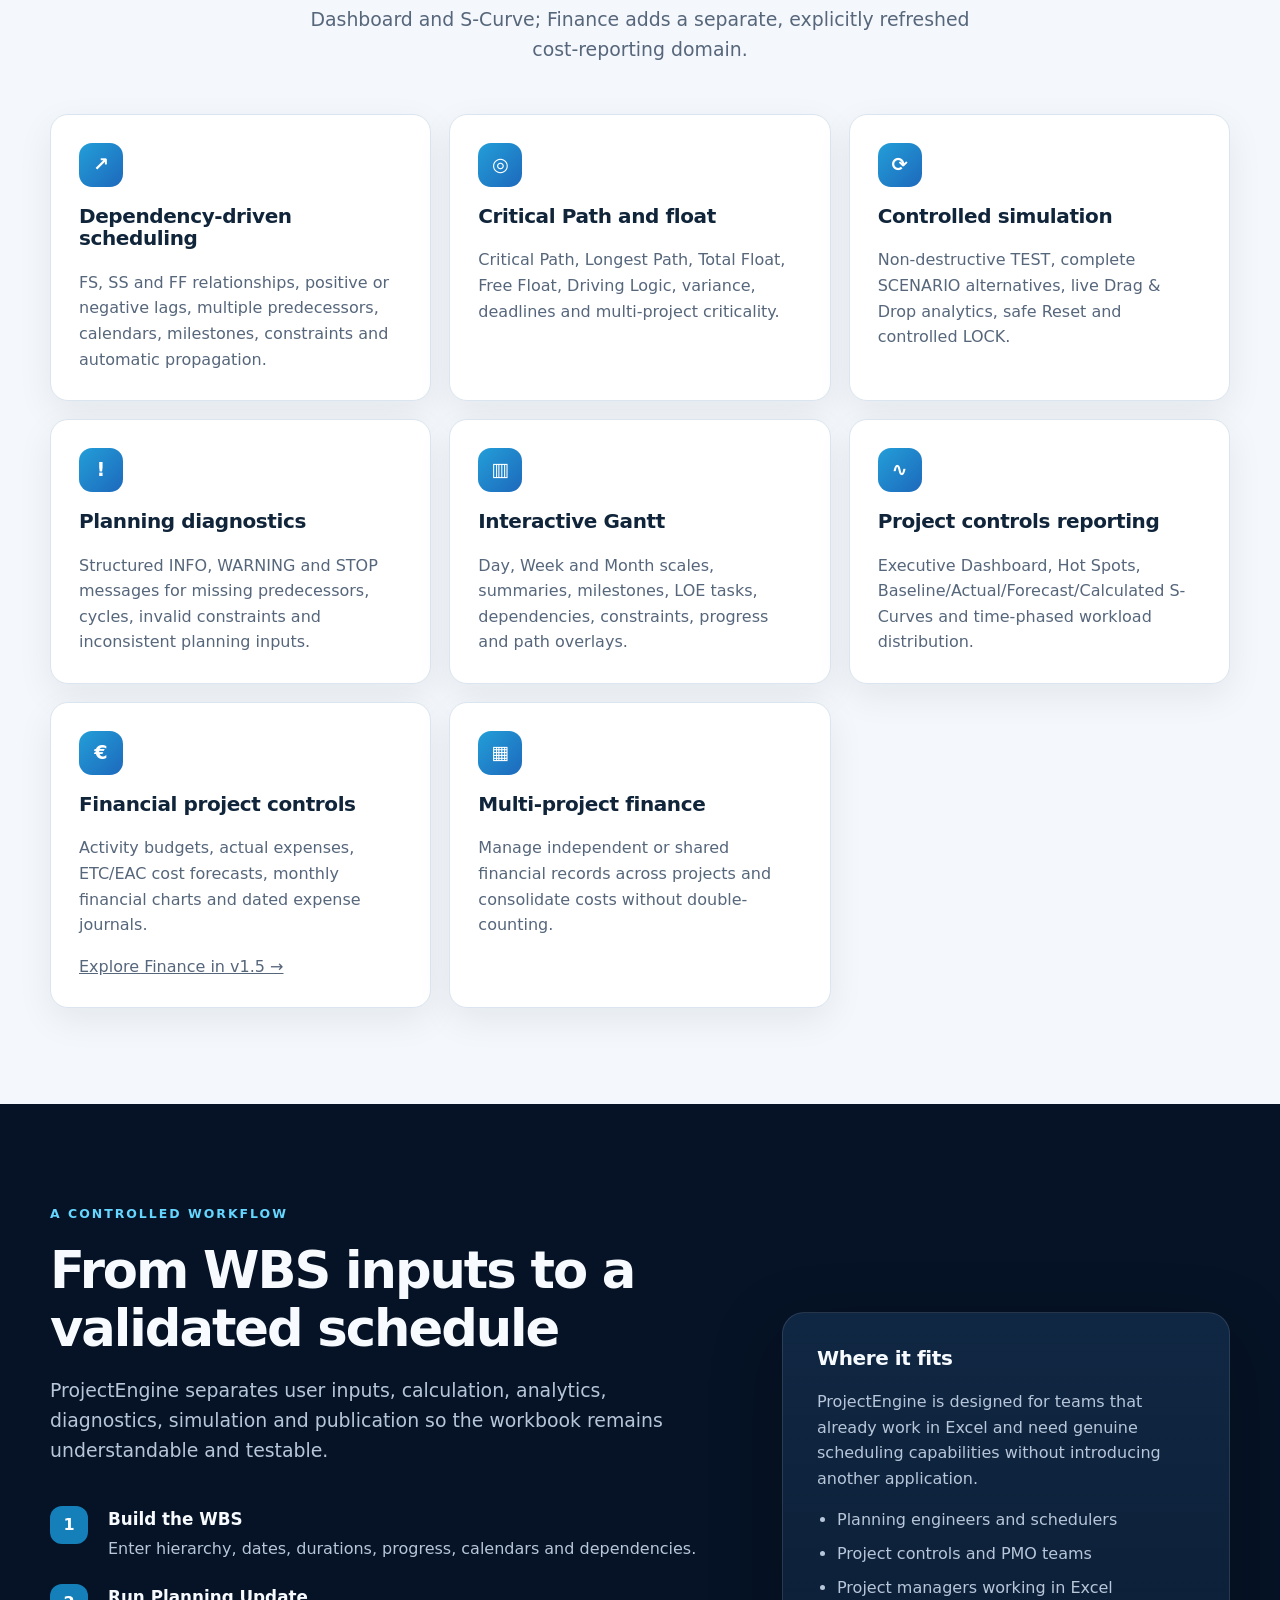
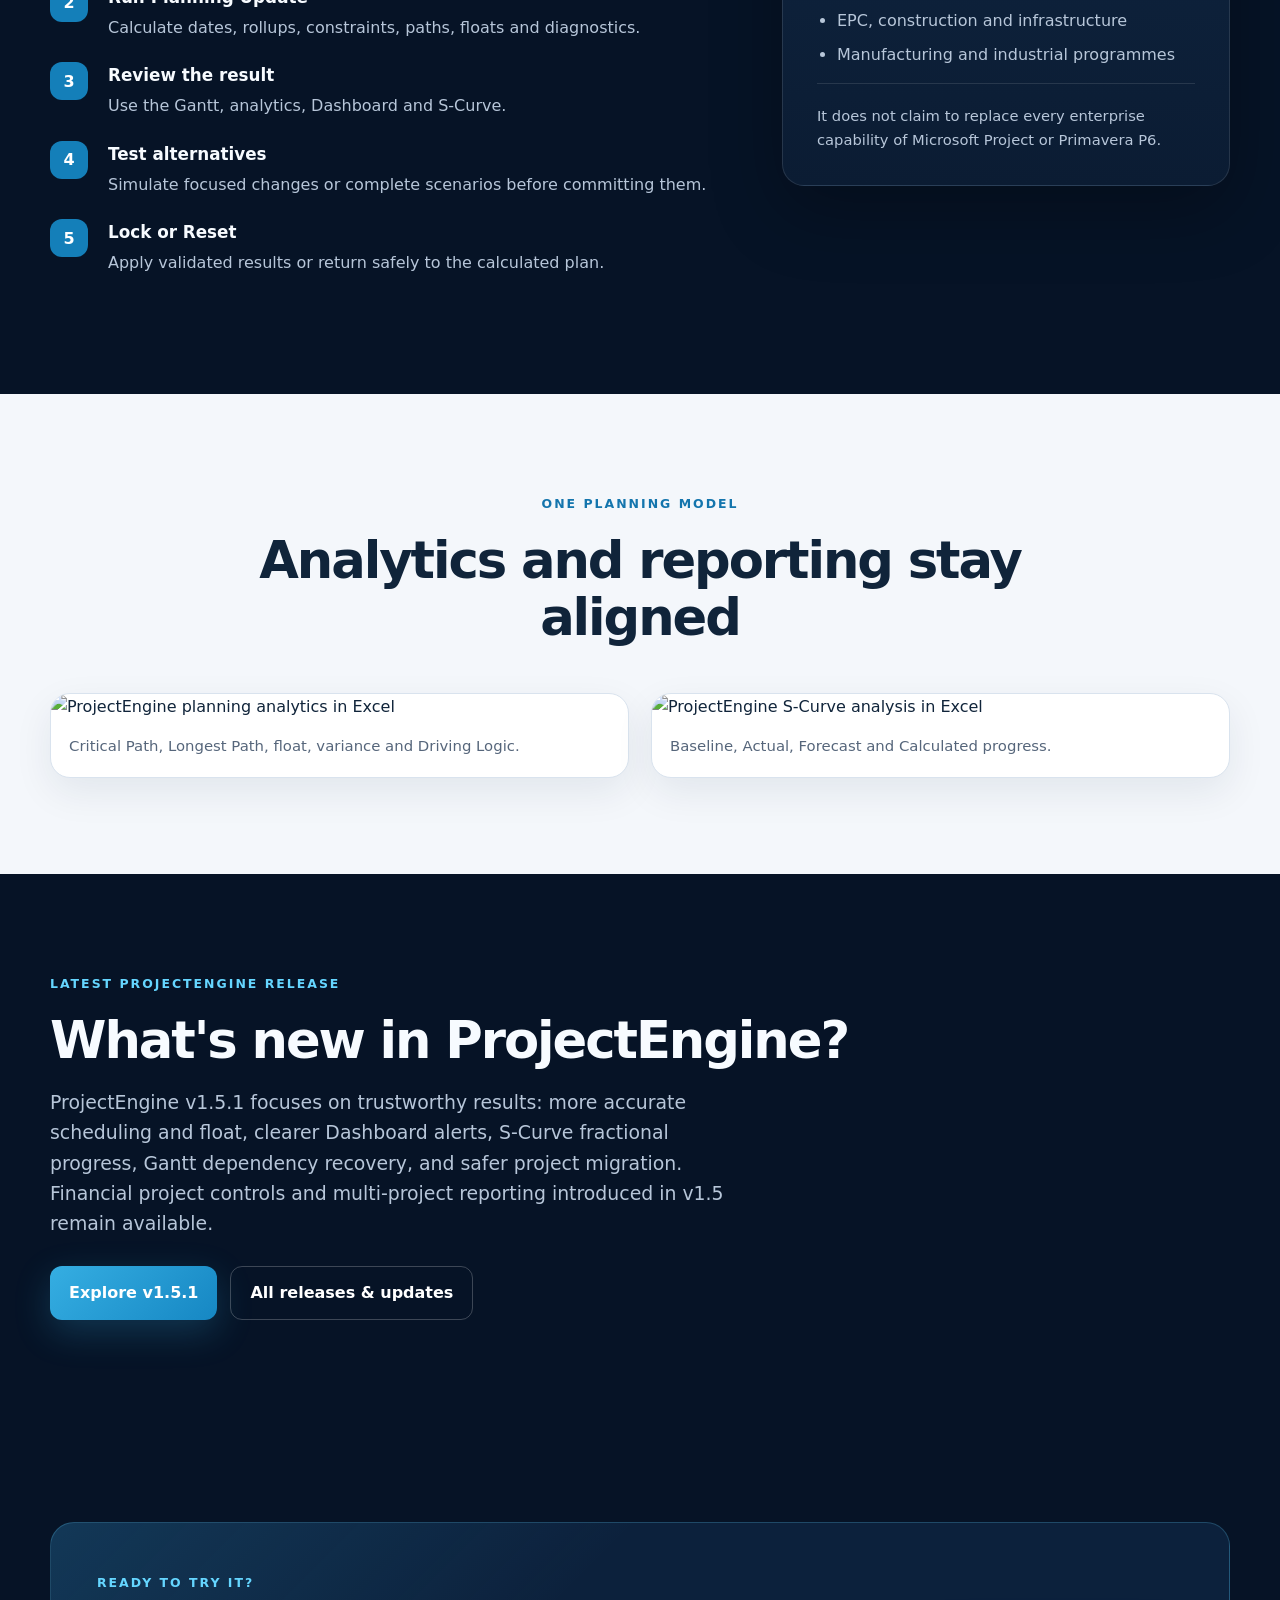
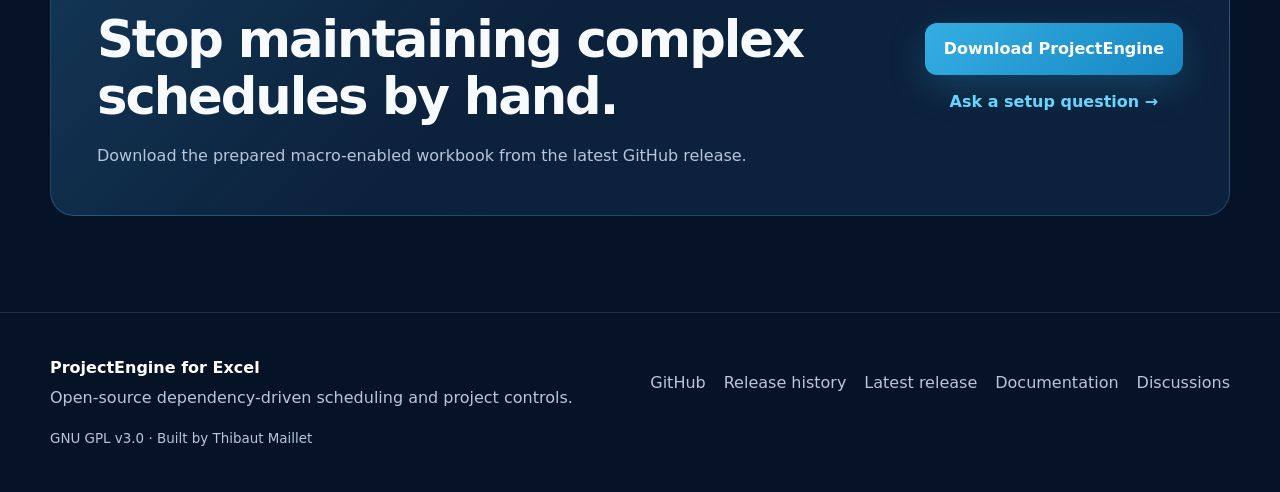
==== commit f2df4824: "v1.5.1" ====
--- a/index.html
+++ b/index.html
@@ -1,287 +1,234 @@
-<!doctype html>
+<!DOCTYPE html>
+
 <html lang="en">
 <head>
-  <meta charset="utf-8">
-  <meta name="viewport" content="width=device-width, initial-scale=1">
-  <title>ProjectEngine for Excel — Open-source scheduling and project controls engine</title>
-  <meta name="description" content="ProjectEngine is an open-source, dependency-driven scheduling and project controls engine for Microsoft Excel. Critical Path, Gantt, S-Curves, project budgets, expense tracking and multi-project financial reporting — all inside Excel.">
-  <meta name="keywords" content="Excel scheduling engine, open source Excel Gantt, Excel budget tracking, project cost management Excel, multi-project financial reporting, Critical Path Excel, VBA scheduling engine, project controls Excel, Microsoft Project alternative Excel">
-  <meta name="author" content="Thibaut Maillet">
-  <meta name="robots" content="index,follow,max-image-preview:large">
-  <meta name="theme-color" content="#07152a">
-
-  <link rel="canonical" href="https://tmailletfr.github.io/ProjectEngine/">
-  <link rel="icon" href="assets/favicon.png?v=2" type="image/png">
-  <link rel="preload" as="image" href="assets/dashboard.png" fetchpriority="high">
-  <link rel="stylesheet" href="assets/styles.css?v=5">
-
-  <meta property="og:type" content="website">
-  <meta property="og:title" content="ProjectEngine for Excel — Real scheduling. Native Excel.">
-  <meta property="og:description" content="An open-source, dependency-driven scheduling and project controls engine for Microsoft Excel.">
-  <meta property="og:url" content="https://tmailletfr.github.io/ProjectEngine/">
-  <meta property="og:image" content="https://tmailletfr.github.io/ProjectEngine/assets/social-preview.jpg">
-  <meta property="og:image:width" content="1280">
-  <meta property="og:image:height" content="640">
-
-  <meta name="twitter:card" content="summary_large_image">
-  <meta name="twitter:title" content="ProjectEngine for Excel">
-  <meta name="twitter:description" content="Real scheduling. Native Excel.">
-  <meta name="twitter:image" content="https://tmailletfr.github.io/ProjectEngine/assets/social-preview.jpg">
-
-  <script type="application/ld+json">
-  {
-    "@context": "https://schema.org",
-    "@type": "SoftwareApplication",
-    "name": "ProjectEngine",
-    "alternateName": "ProjectEngine for Excel",
-    "applicationCategory": "BusinessApplication",
-    "applicationSubCategory": "Project scheduling and project controls",
-    "operatingSystem": "Microsoft Windows",
-    "softwareRequirements": "Microsoft Excel with VBA macros enabled",
-    "description": "Open-source, dependency-driven scheduling and project controls engine for Microsoft Excel.",
-    "url": "https://tmailletfr.github.io/ProjectEngine/",
-    "downloadUrl": "https://github.com/TMailletFR/ProjectEngine/releases/latest",
-    "codeRepository": "https://github.com/TMailletFR/ProjectEngine",
-    "license": "https://www.gnu.org/licenses/gpl-3.0.html",
-    "author": {
-      "@type": "Person",
-      "name": "Thibaut Maillet",
-      "url": "https://github.com/TMailletFR"
-    },
-    "featureList": [
-      "Dependency-driven scheduling with FS, SS and FF relationships",
-      "Critical Path and Longest Path analysis",
-      "Total Float and Free Float",
-      "Live TEST and Drag & Drop simulation",
-      "Interactive Gantt chart",
-      "Executive dashboards",
-      "Activity budgets, actual expenses and financial cost forecasting",
-      "Multi-project financial reporting and expense journals",
-      "S-Curve analysis",
-      "English and French onboarding",
-      "29-step interactive Excel scheduling tutorial with Discovery and Practice modes"
-    ]
-  }
-  </script>
+<meta charset="utf-8"/>
+<meta content="width=device-width, initial-scale=1" name="viewport"/>
+<title>ProjectEngine for Excel — Open-source scheduling and project controls engine</title>
+<meta content="Free open-source Excel project scheduling and financial project controls: dependency logic, critical path, Gantt, S-Curve, Dashboard, multi-project budgets and reliable project migration." name="description"/>
+<meta content="Excel scheduling engine, open source Excel Gantt, Excel budget tracking, project cost management Excel, multi-project financial reporting, Critical Path Excel, VBA scheduling engine, project controls Excel, Microsoft Project alternative Excel" name="keywords"/>
+<meta content="Thibaut Maillet" name="author"/>
+<meta content="index,follow,max-image-preview:large" name="robots"/>
+<meta content="#07152a" name="theme-color"/>
+<link href="https://tmailletfr.github.io/ProjectEngine/" rel="canonical"/>
+<link href="assets/favicon.png?v=2" rel="icon" type="image/png"/>
+<link as="image" fetchpriority="high" href="assets/dashboard.png" rel="preload"/>
+<link href="assets/styles.css?v=5" rel="stylesheet"/>
+<meta content="website" property="og:type"/>
+<meta content="ProjectEngine for Excel — Real scheduling. Native Excel." property="og:title"/>
+<meta content="Free open-source Excel project scheduling and financial project controls: dependency logic, critical path, Gantt, S-Curve, Dashboard, multi-project budgets and reliable project migration." property="og:description"/>
+<meta content="https://tmailletfr.github.io/ProjectEngine/" property="og:url"/>
+<meta content="https://tmailletfr.github.io/ProjectEngine/assets/social-preview.jpg" property="og:image"/>
+<meta content="1280" property="og:image:width"/>
+<meta content="640" property="og:image:height"/>
+<meta content="summary_large_image" name="twitter:card"/>
+<meta content="ProjectEngine for Excel" name="twitter:title"/>
+<meta content="Real scheduling. Native Excel." name="twitter:description"/>
+<meta content="https://tmailletfr.github.io/ProjectEngine/assets/social-preview.jpg" name="twitter:image"/>
+<script type="application/ld+json">{"@context": "https://schema.org", "@type": "SoftwareApplication", "name": "ProjectEngine", "alternateName": "ProjectEngine for Excel", "applicationCategory": "BusinessApplication", "applicationSubCategory": "Project scheduling and project controls", "operatingSystem": "Microsoft Windows", "softwareRequirements": "Microsoft Excel with VBA macros enabled", "description": "Open-source, dependency-driven scheduling and project controls engine for Microsoft Excel.", "url": "https://tmailletfr.github.io/ProjectEngine/", "downloadUrl": "https://github.com/TMailletFR/ProjectEngine/releases/latest", "codeRepository": "https://github.com/TMailletFR/ProjectEngine", "license": "https://www.gnu.org/licenses/gpl-3.0.html", "author": {"@type": "Person", "name": "Thibaut Maillet", "url": "https://github.com/TMailletFR"}, "featureList": ["Dependency-driven scheduling with FS, SS and FF relationships", "Critical Path and Longest Path analysis", "Total Float and Free Float", "Live TEST and Drag & Drop simulation", "Interactive Gantt chart", "Executive dashboards", "Activity budgets, actual expenses and financial cost forecasting", "Multi-project financial reporting and expense journals", "S-Curve analysis", "English and French onboarding", "29-step interactive Excel scheduling tutorial with Discovery and Practice modes", "Activity budgets and dated expense journal", "Multi-project financial consolidation", "v1.5.1 scheduling accuracy and migration safeguards"]}</script>
 </head>
-
 <body>
-  <a class="skip-link" href="#main">Skip to content</a>
-
-  <header class="site-header">
-    <div class="container nav-wrap">
-      <a class="brand" href="#top" aria-label="ProjectEngine home">
-        <img src="assets/ProjectEngine_logo.png"
-             alt=""
-             width="40"
-             height="40"
-             style="width:40px;height:40px;display:block;object-fit:contain;flex:0 0 auto;">
-        <span>ProjectEngine</span>
-      </a>
-      <nav aria-label="Primary navigation">
-        <a href="#features">Features</a>
-        <a href="#workflow">Workflow</a>
-        <a href="#screens">Screens</a>
-        <a href="releases/">Releases</a>
-        <a href="https://github.com/TMailletFR/ProjectEngine/tree/main/Docs/en">Docs</a>
-      </nav>
-      <a class="button button-small" href="download.html">Download</a>
-    </div>
-  </header>
-
-  <main id="main">
-    <section class="hero" id="top">
-      <div class="container hero-grid">
-        <div class="hero-copy">
-          <div class="eyebrow">OPEN-SOURCE · MICROSOFT EXCEL · VBA</div>
-          <h1 class="hero-title">
-            <span class="hero-title-line">Real scheduling.</span>
-            <span class="hero-title-line hero-title-accent">Native Excel.</span>
-          </h1>
-          <p class="hero-lead">
+<a class="skip-link" href="#main">Skip to content</a>
+<header class="site-header">
+<div class="container nav-wrap">
+<a aria-label="ProjectEngine home" class="brand" href="#top">
+<img alt="" height="40" src="assets/ProjectEngine_logo.png" style="width:40px;height:40px;display:block;object-fit:contain;flex:0 0 auto;" width="40"/>
+<span>ProjectEngine</span>
+</a>
+<nav aria-label="Primary navigation">
+<a href="#features">Features</a>
+<a href="#workflow">Workflow</a>
+<a href="#screens">Screens</a>
+<a href="releases/">Releases</a>
+<a href="https://github.com/TMailletFR/ProjectEngine/tree/main/Docs/en">Docs</a>
+</nav>
+<a class="button button-small" href="download.html">Download</a>
+</div>
+</header>
+<main id="main">
+<section class="hero" id="top">
+<div class="container hero-grid">
+<div class="hero-copy">
+<div class="eyebrow">OPEN-SOURCE · MICROSOFT EXCEL · VBA</div>
+<h1 class="hero-title">
+<span class="hero-title-line">Real scheduling.</span>
+<span class="hero-title-line hero-title-accent">Native Excel.</span>
+</h1>
+<p class="hero-lead">
             Dependency-driven scheduling, interactive Gantt and financial project controls in one open-source Excel workbook.
           </p>
-          <div class="hero-actions">
-            <a class="button" href="download.html">Download the latest release</a>
-            <a class="button button-secondary" href="https://github.com/TMailletFR/ProjectEngine">View on GitHub</a>
-          </div>
-          <div class="trust-row" aria-label="Project characteristics">
-            <span>GPL-3.0</span>
-            <span>No installer</span>
-            <span>English & French</span>
-            <span>Excel-native</span>
-          </div>
-        </div>
-        <div class="hero-visual">
-          <img src="assets/dashboard.png" alt="ProjectEngine executive dashboard in Excel" width="1200" height="675" loading="eager" fetchpriority="high" decoding="async">
-        </div>
-      </div>
-    </section>
-
-    <section class="proof strip">
-      <div class="container proof-grid">
-        <div>
-          <strong>Not a template.</strong>
-          <span>A real scheduling engine.</span>
-        </div>
-        <div>
-          <strong>Not a disconnected dashboard.</strong>
-          <span>One calculated planning model.</span>
-        </div>
-        <div>
-          <strong>Not another mandatory application.</strong>
-          <span>It runs inside Excel.</span>
-        </div>
-      </div>
-    </section>
-
-    <section class="section" id="demo">
-      <div class="container narrow center">
-        <div class="eyebrow">LIVE SIMULATION</div>
-        <h2>Move one activity. See the whole schedule react.</h2>
-        <p class="section-lead">
+<div class="hero-actions">
+<a class="button" href="download.html">Download the latest release</a>
+<a class="button button-secondary" href="https://github.com/TMailletFR/ProjectEngine">View on GitHub</a>
+</div>
+<div aria-label="Project characteristics" class="trust-row">
+<span>GPL-3.0</span>
+<span>No installer</span>
+<span>English &amp; French</span>
+<span>Excel-native</span>
+</div>
+</div>
+<div class="hero-visual">
+<img alt="ProjectEngine executive dashboard in Excel" decoding="async" fetchpriority="high" height="675" loading="eager" src="assets/dashboard.png" width="1200"/>
+</div>
+</div>
+</section>
+<section class="proof strip">
+<div class="container proof-grid">
+<div>
+<strong>Not a template.</strong>
+<span>A real scheduling engine.</span>
+</div>
+<div>
+<strong>Not a disconnected dashboard.</strong>
+<span>One calculated planning model.</span>
+</div>
+<div>
+<strong>Not another mandatory application.</strong>
+<span>It runs inside Excel.</span>
+</div>
+</div>
+</section>
+<section class="section" id="demo">
+<div class="container narrow center">
+<div class="eyebrow">LIVE SIMULATION</div>
+<h2>Move one activity. See the whole schedule react.</h2>
+<p class="section-lead">
           Drag a task, propagate the dependency network, recalculate the Critical Path and float, then return safely to the last calculated plan with Reset.
         </p>
-      </div>
-      <div class="container demo-frame">
-        <img src="assets/live-simulation.gif" alt="ProjectEngine live Gantt simulation showing Drag and Drop, dependency propagation, Critical Path recalculation and Reset" loading="lazy">
-      </div>
-    </section>
-
-    <section class="section section-alt" id="features">
-      <div class="container narrow center">
-        <div class="eyebrow">SCHEDULING, NOT DECORATION</div>
-        <h2>What ProjectEngine calculates</h2>
-        <p class="section-lead">
+</div>
+<div class="container demo-frame">
+<img alt="ProjectEngine live Gantt simulation showing Drag and Drop, dependency propagation, Critical Path recalculation and Reset" loading="lazy" src="assets/live-simulation.gif"/>
+</div>
+</section>
+<section class="section section-alt" id="features">
+<div class="container narrow center">
+<div class="eyebrow">SCHEDULING, NOT DECORATION</div>
+<h2>What ProjectEngine calculates</h2>
+<p class="section-lead">
           Schedule calculations remain the foundation for Gantt, analytics, Dashboard and S-Curve; Finance adds a separate, explicitly refreshed cost-reporting domain.
         </p>
-      </div>
-
-      <div class="container cards">
-        <article class="card">
-          <div class="icon">↗</div>
-          <h3>Dependency-driven scheduling</h3>
-          <p>FS, SS and FF relationships, positive or negative lags, multiple predecessors, calendars, milestones, constraints and automatic propagation.</p>
-        </article>
-        <article class="card">
-          <div class="icon">◎</div>
-          <h3>Critical Path and float</h3>
-          <p>Critical Path, Longest Path, Total Float, Free Float, Driving Logic, variance, deadlines and multi-project criticality.</p>
-        </article>
-        <article class="card">
-          <div class="icon">⟳</div>
-          <h3>Controlled simulation</h3>
-          <p>Non-destructive TEST, complete SCENARIO alternatives, live Drag & Drop analytics, safe Reset and controlled LOCK.</p>
-        </article>
-        <article class="card">
-          <div class="icon">!</div>
-          <h3>Planning diagnostics</h3>
-          <p>Structured INFO, WARNING and STOP messages for missing predecessors, cycles, invalid constraints and inconsistent planning inputs.</p>
-        </article>
-        <article class="card">
-          <div class="icon">▥</div>
-          <h3>Interactive Gantt</h3>
-          <p>Day, Week and Month scales, summaries, milestones, LOE tasks, dependencies, constraints, progress and path overlays.</p>
-        </article>
-        <article class="card">
-          <div class="icon">∿</div>
-          <h3>Project controls reporting</h3>
-          <p>Executive Dashboard, Hot Spots, Baseline/Actual/Forecast/Calculated S-Curves and time-phased workload distribution.</p>
-        </article>
-        <article class="card">
-          <div class="icon">€</div>
-          <h3>Financial project controls</h3>
-          <p>Activity budgets, actual expenses, ETC/EAC cost forecasts, monthly financial charts and dated expense journals.</p>
-          <p><a href="releases/v1-5.html">Explore Finance in v1.5 →</a></p>
-        </article>
-        <article class="card">
-          <div class="icon">▦</div>
-          <h3>Multi-project finance</h3>
-          <p>Manage independent or shared financial records across projects and consolidate costs without double-counting.</p>
-        </article>
-      </div>
-    </section>
-
-    <section class="section" id="workflow">
-      <div class="container workflow-grid">
-        <div>
-          <div class="eyebrow">A CONTROLLED WORKFLOW</div>
-          <h2>From WBS inputs to a validated schedule</h2>
-          <p class="section-lead left">
+</div>
+<div class="container cards">
+<article class="card">
+<div class="icon">↗</div>
+<h3>Dependency-driven scheduling</h3>
+<p>FS, SS and FF relationships, positive or negative lags, multiple predecessors, calendars, milestones, constraints and automatic propagation.</p>
+</article>
+<article class="card">
+<div class="icon">◎</div>
+<h3>Critical Path and float</h3>
+<p>Critical Path, Longest Path, Total Float, Free Float, Driving Logic, variance, deadlines and multi-project criticality.</p>
+</article>
+<article class="card">
+<div class="icon">⟳</div>
+<h3>Controlled simulation</h3>
+<p>Non-destructive TEST, complete SCENARIO alternatives, live Drag &amp; Drop analytics, safe Reset and controlled LOCK.</p>
+</article>
+<article class="card">
+<div class="icon">!</div>
+<h3>Planning diagnostics</h3>
+<p>Structured INFO, WARNING and STOP messages for missing predecessors, cycles, invalid constraints and inconsistent planning inputs.</p>
+</article>
+<article class="card">
+<div class="icon">▥</div>
+<h3>Interactive Gantt</h3>
+<p>Day, Week and Month scales, summaries, milestones, LOE tasks, dependencies, constraints, progress and path overlays.</p>
+</article>
+<article class="card">
+<div class="icon">∿</div>
+<h3>Project controls reporting</h3>
+<p>Executive Dashboard, Hot Spots, Baseline/Actual/Forecast/Calculated S-Curves and time-phased workload distribution.</p>
+</article>
+<article class="card">
+<div class="icon">€</div>
+<h3>Financial project controls</h3>
+<p>Activity budgets, actual expenses, ETC/EAC cost forecasts, monthly financial charts and dated expense journals.</p>
+<p><a href="releases/v1-5.html">Explore Finance in v1.5 →</a></p>
+</article>
+<article class="card">
+<div class="icon">▦</div>
+<h3>Multi-project finance</h3>
+<p>Manage independent or shared financial records across projects and consolidate costs without double-counting.</p>
+</article>
+</div>
+</section>
+<section class="section" id="workflow">
+<div class="container workflow-grid">
+<div>
+<div class="eyebrow">A CONTROLLED WORKFLOW</div>
+<h2>From WBS inputs to a validated schedule</h2>
+<p class="section-lead left">
             ProjectEngine separates user inputs, calculation, analytics, diagnostics, simulation and publication so the workbook remains understandable and testable.
           </p>
-          <ol class="steps">
-            <li><span>1</span><div><strong>Build the WBS</strong><p>Enter hierarchy, dates, durations, progress, calendars and dependencies.</p></div></li>
-            <li><span>2</span><div><strong>Run Planning Update</strong><p>Calculate dates, rollups, constraints, paths, floats and diagnostics.</p></div></li>
-            <li><span>3</span><div><strong>Review the result</strong><p>Use the Gantt, analytics, Dashboard and S-Curve.</p></div></li>
-            <li><span>4</span><div><strong>Test alternatives</strong><p>Simulate focused changes or complete scenarios before committing them.</p></div></li>
-            <li><span>5</span><div><strong>Lock or Reset</strong><p>Apply validated results or return safely to the calculated plan.</p></div></li>
-          </ol>
-        </div>
-        <aside class="fit-panel">
-          <h3>Where it fits</h3>
-          <p>ProjectEngine is designed for teams that already work in Excel and need genuine scheduling capabilities without introducing another application.</p>
-          <ul>
-            <li>Planning engineers and schedulers</li>
-            <li>Project controls and PMO teams</li>
-            <li>Project managers working in Excel</li>
-            <li>EPC, construction and infrastructure</li>
-            <li>Manufacturing and industrial programmes</li>
-          </ul>
-          <p class="fit-note">It does not claim to replace every enterprise capability of Microsoft Project or Primavera P6.</p>
-        </aside>
-      </div>
-    </section>
-
-    <section class="section section-alt" id="screens">
-      <div class="container narrow center">
-        <div class="eyebrow">ONE PLANNING MODEL</div>
-        <h2>Analytics and reporting stay aligned</h2>
-      </div>
-      <div class="container screenshot-grid">
-        <figure>
-          <img src="assets/analytics.png" alt="ProjectEngine planning analytics in Excel" loading="lazy">
-          <figcaption>Critical Path, Longest Path, float, variance and Driving Logic.</figcaption>
-        </figure>
-        <figure>
-          <img src="assets/s-curve.png" alt="ProjectEngine S-Curve analysis in Excel" loading="lazy">
-          <figcaption>Baseline, Actual, Forecast and Calculated progress.</figcaption>
-        </figure>
-      </div>
-    </section>
-
-    <section class="section" id="whats-new"><div class="container"><div class="eyebrow">LATEST PROJECTENGINE RELEASE</div><h2>What's new in ProjectEngine?</h2><p class="section-lead left">ProjectEngine v1.5 introduces Financial Project Controls: activity-level budgets, a dated expense journal, monthly and cumulative financial charts, and multi-project cost consolidation. Explore how Finance complements scheduling, Gantt, Dashboard and S-Curve reporting.</p><div class="release-top-actions"><a class="button" href="releases/v1-5.html">Explore v1.5</a><a class="button button-secondary" href="releases/">All releases &amp; updates</a></div></div></section>
-
-    <section class="section cta">
-      <div class="container cta-box">
-        <div>
-          <div class="eyebrow">READY TO TRY IT?</div>
-          <h2>Stop maintaining complex schedules by hand.</h2>
-          <p>Download the prepared macro-enabled workbook from the latest GitHub release.</p>
-        </div>
-        <div class="cta-actions">
-          <a class="button" href="download.html">Download ProjectEngine</a>
-          <a class="text-link" href="https://github.com/TMailletFR/ProjectEngine/discussions/4">Ask a setup question →</a>
-        </div>
-      </div>
-    </section>
-  </main>
-
-  <footer>
-    <div class="container footer-grid">
-      <div>
-        <strong>ProjectEngine for Excel</strong>
-        <p>Open-source dependency-driven scheduling and project controls.</p>
-      </div>
-      <div class="footer-links">
-        <a href="https://github.com/TMailletFR/ProjectEngine">GitHub</a>
-        <a href="releases/">Release history</a>
-         <a href="https://github.com/TMailletFR/ProjectEngine/releases/latest">Latest release</a>
-        <a href="https://github.com/TMailletFR/ProjectEngine/tree/main/Docs/en">Documentation</a>
-        <a href="https://github.com/TMailletFR/ProjectEngine/discussions">Discussions</a>
-      </div>
-      <div class="license">GNU GPL v3.0 · Built by Thibaut Maillet</div>
-    </div>
-  </footer>
+<ol class="steps">
+<li><span>1</span><div><strong>Build the WBS</strong><p>Enter hierarchy, dates, durations, progress, calendars and dependencies.</p></div></li>
+<li><span>2</span><div><strong>Run Planning Update</strong><p>Calculate dates, rollups, constraints, paths, floats and diagnostics.</p></div></li>
+<li><span>3</span><div><strong>Review the result</strong><p>Use the Gantt, analytics, Dashboard and S-Curve.</p></div></li>
+<li><span>4</span><div><strong>Test alternatives</strong><p>Simulate focused changes or complete scenarios before committing them.</p></div></li>
+<li><span>5</span><div><strong>Lock or Reset</strong><p>Apply validated results or return safely to the calculated plan.</p></div></li>
+</ol>
+</div>
+<aside class="fit-panel">
+<h3>Where it fits</h3>
+<p>ProjectEngine is designed for teams that already work in Excel and need genuine scheduling capabilities without introducing another application.</p>
+<ul>
+<li>Planning engineers and schedulers</li>
+<li>Project controls and PMO teams</li>
+<li>Project managers working in Excel</li>
+<li>EPC, construction and infrastructure</li>
+<li>Manufacturing and industrial programmes</li>
+</ul>
+<p class="fit-note">It does not claim to replace every enterprise capability of Microsoft Project or Primavera P6.</p>
+</aside>
+</div>
+</section>
+<section class="section section-alt" id="screens">
+<div class="container narrow center">
+<div class="eyebrow">ONE PLANNING MODEL</div>
+<h2>Analytics and reporting stay aligned</h2>
+</div>
+<div class="container screenshot-grid">
+<figure>
+<img alt="ProjectEngine planning analytics in Excel" loading="lazy" src="assets/analytics.png"/>
+<figcaption>Critical Path, Longest Path, float, variance and Driving Logic.</figcaption>
+</figure>
+<figure>
+<img alt="ProjectEngine S-Curve analysis in Excel" loading="lazy" src="assets/s-curve.png"/>
+<figcaption>Baseline, Actual, Forecast and Calculated progress.</figcaption>
+</figure>
+</div>
+</section>
+<section class="section" id="whats-new"><div class="container"><div class="eyebrow">LATEST PROJECTENGINE RELEASE</div><h2>What's new in ProjectEngine?</h2><p class="section-lead left">ProjectEngine v1.5.1 focuses on trustworthy results: more accurate scheduling and float, clearer Dashboard alerts, S-Curve fractional progress, Gantt dependency recovery, and safer project migration. Financial project controls and multi-project reporting introduced in v1.5 remain available.</p><div class="release-top-actions"><a class="button" href="releases/v1-5-1.html">Explore v1.5.1</a><a class="button button-secondary" href="releases/">All releases &amp; updates</a></div></div></section>
+<section class="section cta">
+<div class="container cta-box">
+<div>
+<div class="eyebrow">READY TO TRY IT?</div>
+<h2>Stop maintaining complex schedules by hand.</h2>
+<p>Download the prepared macro-enabled workbook from the latest GitHub release.</p>
+</div>
+<div class="cta-actions">
+<a class="button" href="download.html">Download ProjectEngine</a>
+<a class="text-link" href="https://github.com/TMailletFR/ProjectEngine/discussions/4">Ask a setup question →</a>
+</div>
+</div>
+</section>
+</main>
+<footer>
+<div class="container footer-grid">
+<div>
+<strong>ProjectEngine for Excel</strong>
+<p>Open-source dependency-driven scheduling and project controls.</p>
+</div>
+<div class="footer-links">
+<a href="https://github.com/TMailletFR/ProjectEngine">GitHub</a>
+<a href="releases/">Release history</a>
+<a href="https://github.com/TMailletFR/ProjectEngine/releases/latest">Latest release</a>
+<a href="https://github.com/TMailletFR/ProjectEngine/tree/main/Docs/en">Documentation</a>
+<a href="https://github.com/TMailletFR/ProjectEngine/discussions">Discussions</a>
+</div>
+<div class="license">GNU GPL v3.0 · Built by Thibaut Maillet</div>
+</div>
+</footer>
 </body>
 </html>
